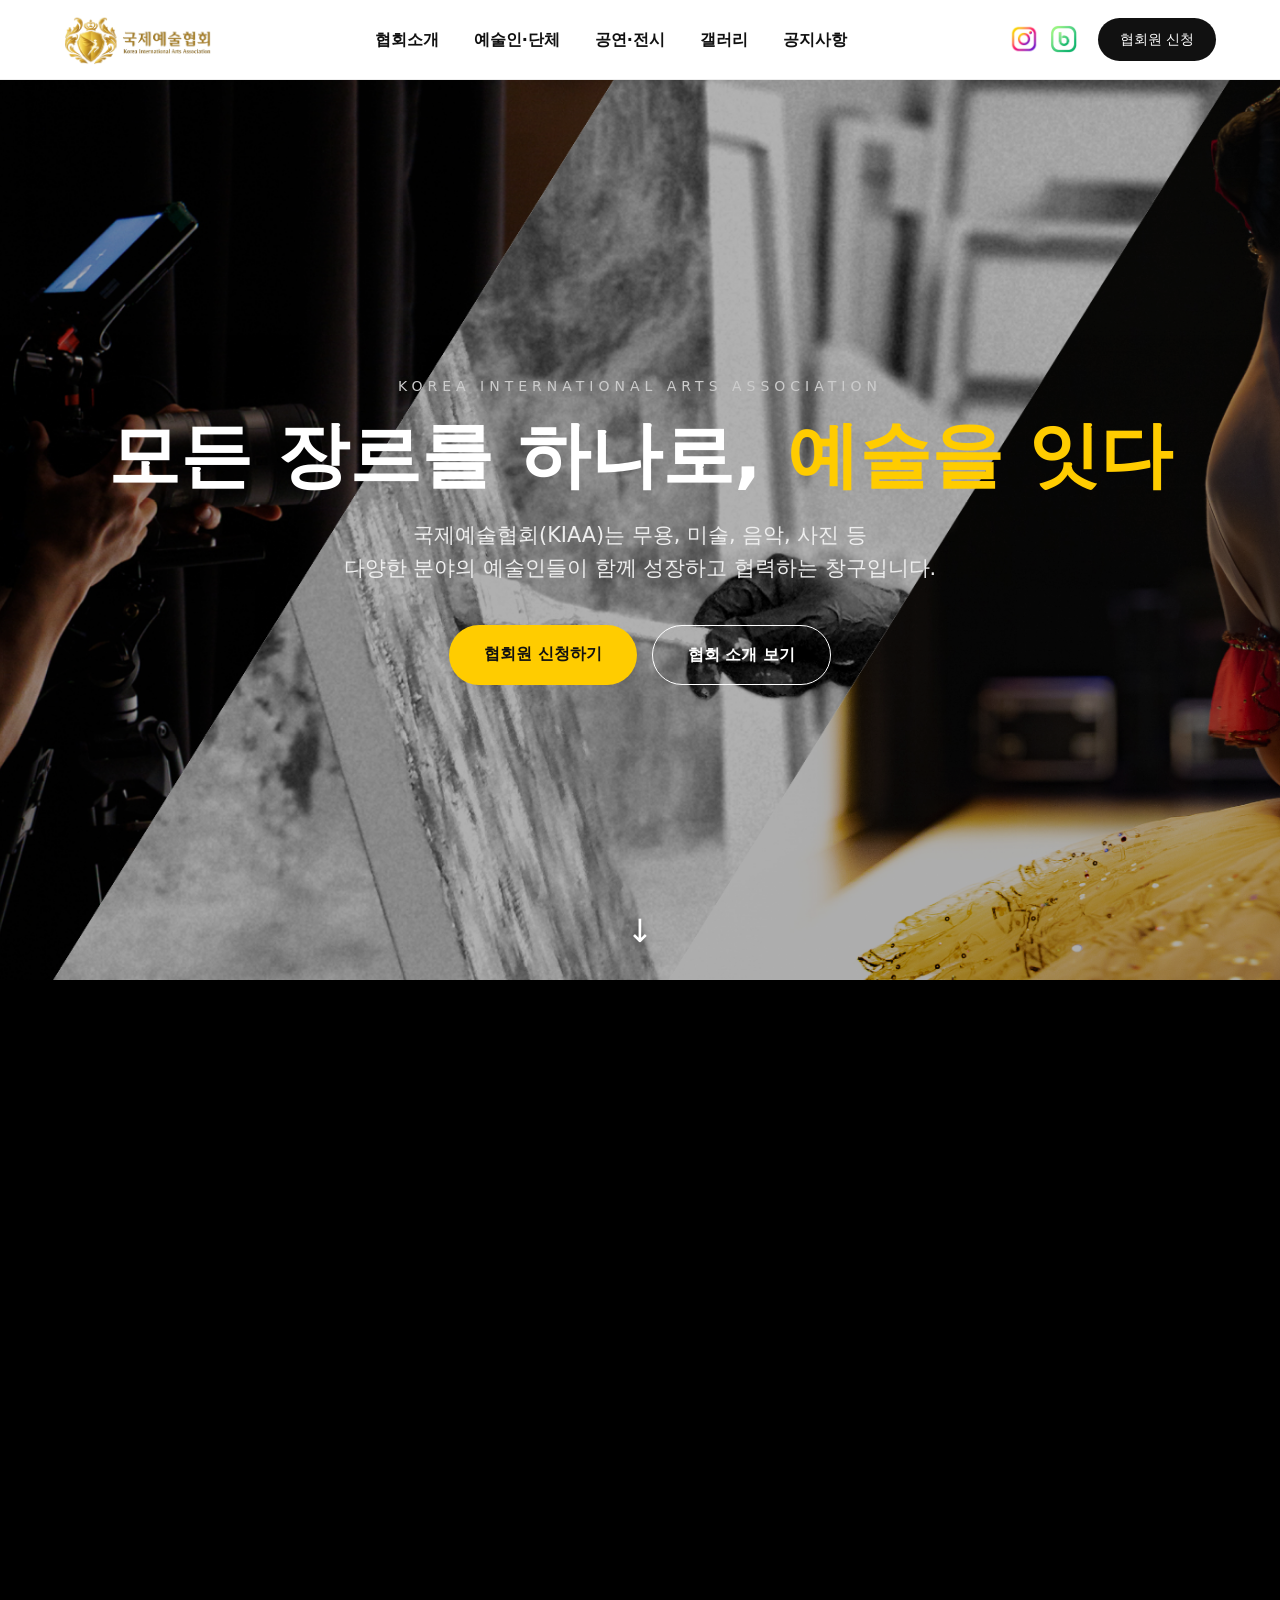
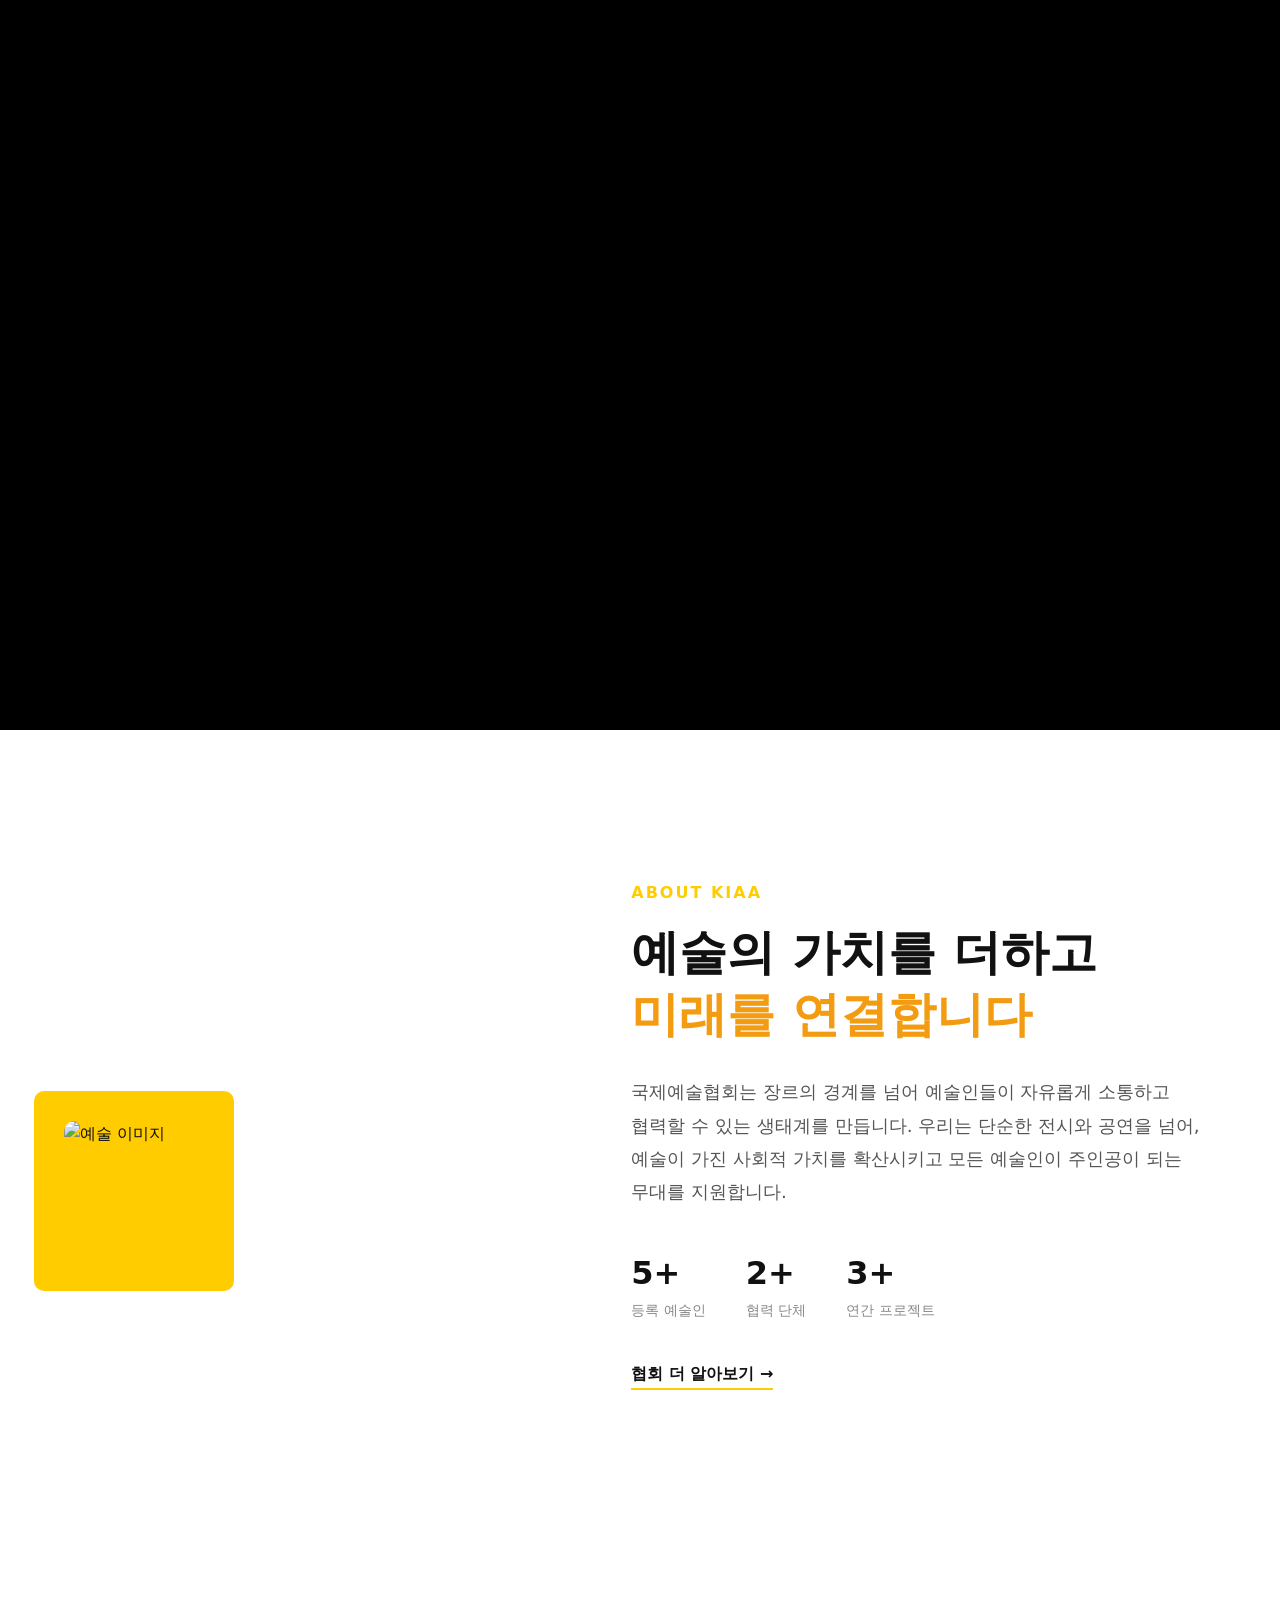
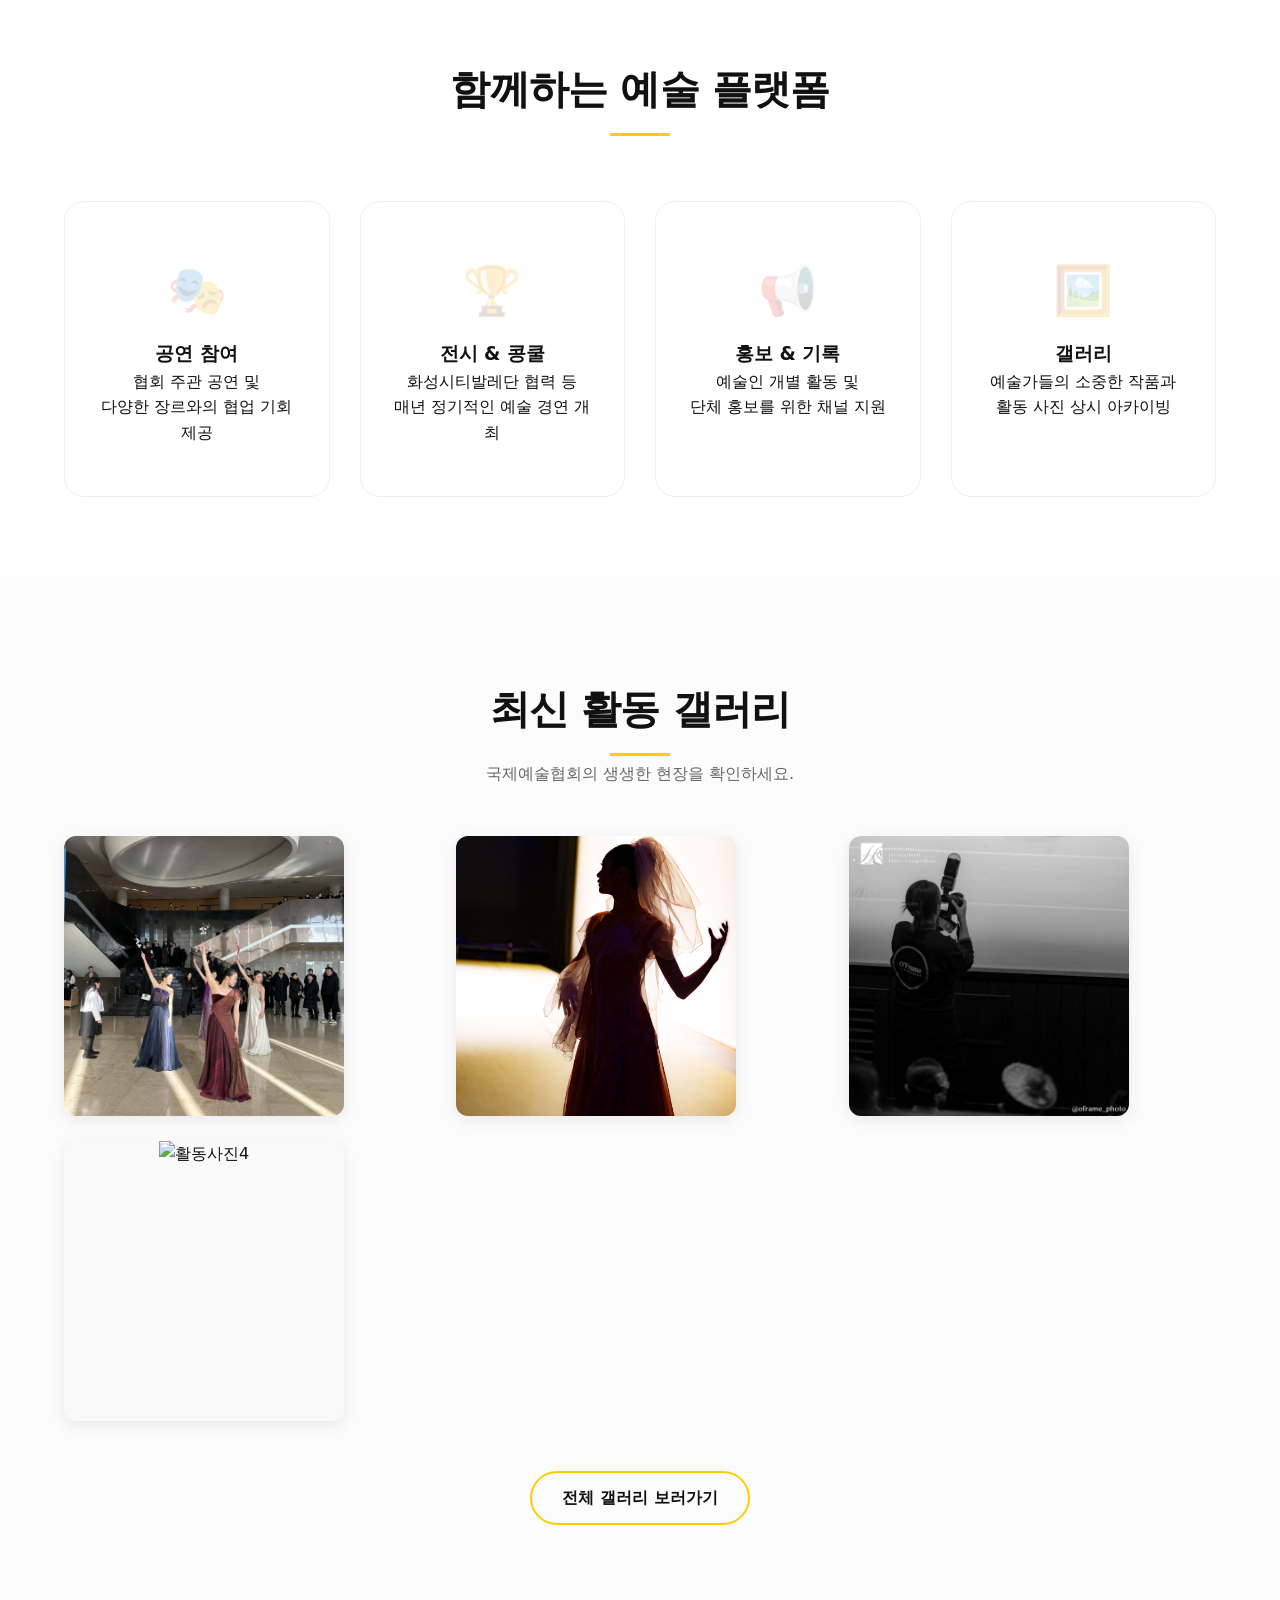
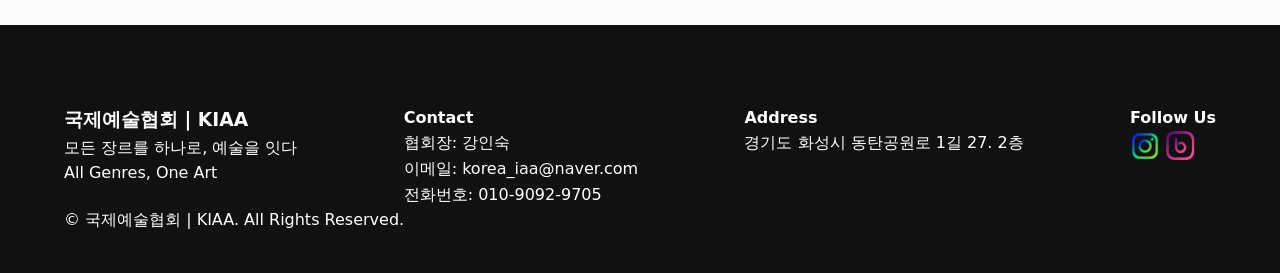
==== index.html @ f00d49c0 "첫업로드" ====
<!DOCTYPE html>
<html lang="ko">
<head>
  <meta charset="UTF-8">
  <meta name="viewport" content="width=device-width, initial-scale=1.0">
  <title>국제예술협회 | 협회소개</title>
  <link rel="stylesheet" href="style.css">
  <link rel="stylesheet" as="style" crossorigin href="https://cdn.jsdelivr.net/gh/orioncactus/pretendard@v1.3.9/dist/web/static/pretendard.css" />
</head>
<body>

<header>
  <div class="header-inner">
    <div class="logo">
      <a href="index.html"><img src="img/국제예술협회로고.png" alt="로고"></a>
    </div>

    <nav class="navbar" id="navbar">
      <ul class="menu">
        <li class="has-submenu">
          <a href="#" class="menu-item">협회소개</a>
          <ul class="submenu">
            <li><a href="about.html">협회소개</a></li>
            <li><a href="greeting.html">인사말</a></li>
            <li><a href="vision.html">비전</a></li>
            <li><a href="organization.html">조직도</a></li>
          </ul>
        </li>
        <li> <a href="artists.html" class="menu-item">예술인·단체</a> </li>
        <li class="menu-item-single"> <a href="events.html" class="menu-item active">공연·전시</a></li>
        <li><a href="gallery.html">갤러리</a></li>
        <li><a href="notice.html">공지사항</a></li>
      </ul>
    </nav>


    <div class="header-right">
      <div class="header-sns">
        <a href="https://www.instagram.com/kiaa.global" target="_blank" title="인스타그램">
        <img src="img/인스타.png" alt="인스타그램">
      </a>
      <a href="https://m.blog.naver.com/korea_iaa" target="_blank" title="네이버 블로그">
        <img src="img/블로그.png" alt="블로그">
      </a>
    </div>
  
    <a href="apply.html" class="apply-btn">협회원 신청</a>
    <div class="menu-toggle" id="ham-button">☰</div>
  </div>
</header>

<section class="hero-container">
  <div class="sticky-wrapper">
    <div class="hero-bg" id="heroBg"></div>
    <div class="hero-overlay" id="heroOverlay"></div>
    
    <div class="hero-content">
      <div class="hero-label">KOREA INTERNATIONAL ARTS ASSOCIATION</div>
      <h1 class="main-title">모든 장르를 하나로, <span class="highlight">예술을 잇다</span></h1>
      <p class="sub-title">
        국제예술협회(KIAA)는 무용, 미술, 음악, 사진 등<br>
        다양한 분야의 예술인들이 함께 성장하고 협력하는 창구입니다.
      </p>
      <div class="hero-btns">
        <a href="apply.html" class="cta-btn primary">협회원 신청하기</a>
        <a href="#section1" class="cta-btn secondary">협회 소개 보기</a>
      </div>
    </div>
    
    <div class="scroll-down">
      <div class="arrow">↓</div>
    </div>
  </div>
</section>

<section id="section1" class="about-overview fade-in">
  <div class="container overflow-inner">
    <div class="about-image">
      <img src="https://images.unsplash.com/photo-1508700115892-45ecd05ae2ad?w=800" alt="예술 이미지">
      <div class="image-deco"></div> </div>

    <div class="about-text-box">
      <span class="sub-label">ABOUT KIAA</span>
      <h2>예술의 가치를 더하고<br><span class="yellow-text">미래를 연결합니다</span></h2>
      <p class="desc">
        국제예술협회는 장르의 경계를 넘어 예술인들이 자유롭게 소통하고 협력할 수 있는 생태계를 만듭니다. 
        우리는 단순한 전시와 공연을 넘어, 예술이 가진 사회적 가치를 확산시키고 
        모든 예술인이 주인공이 되는 무대를 지원합니다.
      </p>
      <div class="stats">
        <div class="stat-item">
          <strong>5+</strong>
          <span>등록 예술인</span>
        </div>
        <div class="stat-item">
          <strong>2+</strong>
          <span>협력 단체</span>
        </div>
        <div class="stat-item">
          <strong>3+</strong>
          <span>연간 프로젝트</span>
        </div>
      </div>
      <a href="about.html" class="learn-more">협회 더 알아보기 →</a>
    </div>
  </div>
</section>

<section class="participation fade-in">
  <div class="container">
    <h2 class="section-title">함께하는 예술 플랫폼</h2>
    <div class="cards">
      <div class="card">
        <div class="card-icon">🎭</div>
        <h3>공연 참여</h3>
        <p>협회 주관 공연 및<br>다양한 장르와의 협업 기회 제공</p>
      </div>
      <div class="card">
        <div class="card-icon">🏆</div>
        <h3>전시 & 콩쿨</h3>
        <p>화성시티발레단 협력 등<br>매년 정기적인 예술 경연 개최</p>
      </div>
      <div class="card">
        <div class="card-icon">📢</div>
        <h3>홍보 & 기록</h3>
        <p>예술인 개별 활동 및<br>단체 홍보를 위한 채널 지원</p>
      </div>
      <div class="card">
        <div class="card-icon">🖼️</div>
        <h3>갤러리</h3>
        <p>예술가들의 소중한 작품과<br>활동 사진 상시 아카이빙</p>
      </div>
    </div>
  </div>
</section>

<section class="home-gallery fade-in">
  <div class="container">
    <div class="gallery-header">
      <h2 class="section-title">최신 활동 갤러리</h2>
      <p>국제예술협회의 생생한 현장을 확인하세요.</p>
    </div>
    
    <div class="gallery-grid">
      <a href="gallery.html" class="gallery-item">
        <img src="img/갤러리.jpg" alt="활동사진1">
        <div class="item-overlay"><span>자세히 보기 +</span></div>
      </a>
      <a href="gallery.html" class="gallery-item">
        <img src="img/갤러리2.jpg" alt="활동사진2">
        <div class="item-overlay"><span>자세히 보기 +</span></div>
      </a>
      <a href="gallery.html" class="gallery-item">
        <img src="img/갤러리3.jpg" alt="활동사진3">
        <div class="item-overlay"><span>자세히 보기 +</span></div>
      </a>
      <a href="gallery.html" class="gallery-item">
        <img src="img/갤러리4.jpg" alt="활동사진4">
        <div class="item-overlay"><span>자세히 보기 +</span></div>
      </a>
    </div>

    <div class="gallery-footer">
      <a href="gallery.html" class="btn-outline">전체 갤러리 보러가기</a>
    </div>
  </div>
</section>

<footer>
  <div class="footer-container">
    <div class="footer-section">
      <h3>국제예술협회 | KIAA</h3>
      <p>모든 장르를 하나로, 예술을 잇다</p>
      <p>All Genres, One Art</p>
    </div>
    <div class="footer-section">
      <h4>Contact</h4>
      <p>협회장: 강인숙</p>
      <p>이메일: korea_iaa@naver.com</p>
      <p>전화번호: 010-9092-9705</p>
    </div>
    <div class="footer-section">
      <h4>Address</h4>
      <p>경기도 화성시 동탄공원로 1길 27. 2층</p>
    </div>
    <div class="footer-section">
      <h4>Follow Us</h4>
      <div class="sns">
        <a href="https://www.instagram.com/kiaa.global" target="_blank"><img src="img/인스타.png" alt="인스타그램"></a>
        <a href="https://m.blog.naver.com/korea_iaa" target="_blank"><img src="img/블로그.png" alt="블로그"></a>
      </div>
    </div>
  </div>
  <div class="footer-bottom">
    <p>© 국제예술협회 | KIAA. All Rights Reserved.</p>
  </div>
</footer>

<script src="script.js"></script>
</body>
</html>
---- style.css ----
/* =========================================
   1. 기본 초기화 (Reset & Base)
   ========================================= */
* {
    margin: 0;
    padding: 0;
    box-sizing: border-box;
}

body {
    font-family: 'Pretendard', -apple-system, BlinkMacSystemFont, system-ui, Roboto, sans-serif;
    color: #111;
    line-height: 1.6;
    background-color: #fff;
    padding-top: 80px; 
    overflow-x: hidden;
}

/* 모든 링크 초기화 (파란색, 밑줄 방지) */
a {
    text-decoration: none !important;
    color: inherit !important;
    transition: 0.3s;
}

/* =========================================
   2. 헤더 & 네비게이션 (Header & Nav)
   ========================================= */
header {
    position: fixed;
    top: 0;
    left: 0;
    width: 100%;
    height: 80px;
    background: rgba(255, 255, 255, 0.98);
    border-bottom: 1px solid #eee;
    z-index: 9999;
}

.header-inner {
    display: flex;
    justify-content: space-between;
    align-items: center;
    padding: 0 5%;
    max-width: 1400px;
    margin: 0 auto;
    height: 100%;
}

.logo img {
    height: 50px;
    width: auto;
    display: block;
}

/* 데스크톱 메뉴 */
.menu {
    display: flex;
    list-style: none;
    gap: 35px;
}

.has-submenu {
    position: relative;
}

.menu > li > a {
    font-weight: 600;
    font-size: 16px;
    padding: 28px 0;
    display: block;
}

.menu > li > a:hover {
    color: #e67e22 !important; /* 노란색 포인트 */
}

/* =========================================
   3. 서브메뉴 (Submenu - Hover & Click)
   ========================================= */
.submenu {
    position: absolute;
    top: 100%;
    left: 50%;
    transform: translateX(-50%) translateY(10px);
    background: white;
    min-width: 180px;
    border: 1px solid #eee;
    box-shadow: 0 8px 25px rgba(0,0,0,0.1);
    list-style: none;
    padding: 10px 0;
    border-radius: 8px;
    display: none;
    z-index: 1000;
}

/* 마우스 올렸을 때 나타남 */
.has-submenu:hover .submenu {
    display: block;
}

/* 클릭했을 때 고정됨 */
.submenu.active {
    display: block !important;
    border-top: 3px solid #ffcc00; /* 노란색 강조선 */
}

.submenu li a {
    padding: 12px 20px;
    font-size: 14px;
    color: #555 !important;
    display: block;
    text-align: center;
}

.submenu li a:hover {
    background-color: #fff9e6; /* 연한 노란색 배경 */
    color: #f39c12 !important; /* 진한 오렌지옐로우 글자 */
}

/* =========================================
   4. 헤더 우측 (버튼 & 햄버거)
   ========================================= */
.header-right {
    display: flex;
    align-items: center;
    gap: 20px;
}

.apply-btn {
    background: #111;
    color: #fff !important;
    padding: 10px 22px;
    border-radius: 30px;
    font-size: 14px;
    font-weight: 500;
}

.apply-btn:hover {
    background: #ffcc00; /* 노란색으로 변경 */
    color: #111 !important; /* 노란 배경엔 검은 글씨가 잘 보임 */
}

.menu-toggle {
    display: none;
    font-size: 30px;
    cursor: pointer;
    color: #333;
    user-select: none;
}

/* 헤더 우측 SNS 영역 스타일 */
.header-right {
    display: flex;
    align-items: center;
    gap: 15px; /* SNS 영역과 신청 버튼 사이의 간격 */
}

.header-sns {
    display: flex;
    align-items: center;
    gap: 12px; /* 아이콘끼리의 간격 */
    margin-right: 5px; /* 버튼과의 여유 공간 */
}

.header-sns a {
    display: block;
    width: 28px; /* 아이콘 크기 조절 (적절하게 조절하세요) */
    height: 28px;
    transition: transform 0.3s ease, opacity 0.3s ease;
}

.header-sns img {
    width: 100%;
    height: 100%;
    object-fit: contain;
    /* 만약 아이콘이 검정색이라 안 보인다면 아래 filter를 주석 해제하세요 */
    /* filter: brightness(0) saturate(100%) invert(80%) sepia(50%) saturate(1000%) hue-rotate(10deg); */
}

.header-sns a:hover {
    transform: translateY(-3px); /* 마우스 올리면 살짝 위로 이동 */
    opacity: 0.7;
}

/* 모바일 화면에서 SNS 아이콘 숨기기 (선택사항) */
/* 모바일 메뉴가 너무 복잡해 보인다면 주석을 해제해 숨길 수 있습니다. */
/* @media (max-width: 768px) {
    .header-sns {
        display: none;
    }
} 
*/

/* =========================================
   5. 메인 콘텐츠 (Scroll Interaction Hero)
   ========================================= */
.hero-container {
    height: 250vh; /* 스크롤 길이를 충분히 줌으로써 효과를 조절함 */
    position: relative;
    background-color: #000; /* 블러 처리될 때 뒤에 보일 배경색 */
}

.sticky-wrapper {
    position: sticky;
    top: 0;
    height: 100vh;
    width: 100%;
    overflow: hidden;
    display: flex;
    justify-content: center;
    align-items: center;
}

.hero-bg {
    position: absolute;
    top: 0; left: 0; width: 100%; height: 100%;
    background: url('img/메인사진.png') center/cover no-repeat;
    z-index: -2;
    transform: scale(1.1); /* 블러 시 가장자리 하얀 선 방지 */
    will-change: filter, transform;
}

.hero-overlay {
    position: absolute;
    top: 0; left: 0; width: 100%; height: 100%;
    background: rgba(0, 0, 0, 0.3); /* 초기 밝기 설정 */
    z-index: -1;
    transition: background 0.2s ease;
}

.hero-content {
    text-align: center;
    color: #fff;
    z-index: 10;
    opacity: 0; /* 처음엔 투명하게 숨김 */
    visibility: hidden;
    transform: translateY(40px);
    transition: all 0.8s cubic-bezier(0.22, 1, 0.36, 1);
}

/* 스크롤 감지 시 JavaScript로 추가할 클래스 */
.hero-content.visible {
    opacity: 1;
    visibility: visible;
    transform: translateY(0);
}

.hero-label {
    font-size: 14px;
    letter-spacing: 5px;
    color: #ccc;
    margin-bottom: 15px;
}

.main-title {
    font-size: 4.5rem; /* 크기를 더 키워 웅장하게 */
    font-weight: 800;
    line-height: 1.2;
    margin-bottom: 20px;
}

.main-title .highlight {
    color: #ffcc00; /* 포인트 노란색 */
}

.sub-title {
    font-size: 1.3rem;
    color: #eee;
    margin-bottom: 40px;
    font-weight: 300;
}

/* 버튼 스타일 */
.hero-btns {
    display: flex;
    gap: 15px;
    justify-content: center;
}

.cta-btn {
    padding: 16px 35px;
    border-radius: 50px;
    font-weight: 600;
    font-size: 16px;
    transition: 0.3s;
}

.cta-btn.primary {
    background: #ffcc00;
    color: #111 !important;
}

.cta-btn.primary:hover {
    background: #e6b800;
    transform: translateY(-3px);
}

.cta-btn.secondary {
    background: transparent;
    border: 1px solid #fff;
    color: #fff !important;
}

.cta-btn.secondary:hover {
    background: #fff;
    color: #111 !important;
}

/* 스크롤 안내 화살표 */
.scroll-down {
    position: absolute;
    bottom: 30px;      /* 바닥에서 30px 띄움 */
    left: 50%;         /* 왼쪽에서 50% 지점 */
    transform: translateX(-50%); /* 정확한 중앙 정렬을 위해 자신의 너비 절반만큼 왼쪽으로 이동 */
    color: #fff;
    text-align: center;
    z-index: 15;       /* 다른 요소보다 위에 보이게 */
    cursor: pointer;
    text-shadow: 0 2px 10px rgba(0,0,0,0.5); /* 어두운 배경/밝은 배경 모두 잘 보이게 그림자 추가 */
    transition: opacity 0.5s ease;
}

/* 스크롤을 어느 정도 내리면 화살표가 서서히 사라지게 하고 싶을 때 JS와 연동 (선택사항) */
.scroll-down.fade-out {
    opacity: 0;
    pointer-events: none;
}

.scroll-text {
    display: block;
    font-size: 11px;
    letter-spacing: 4px;
    margin-bottom: 10px;
    font-weight: 300;
    opacity: 0.8;
}

.arrow {
    font-size: 32px;    /* 화살표 크기를 살짝 키움 */
    line-height: 1;
    display: inline-block;
    animation: bounce-arrow 2s infinite; /* 애니메이션 이름 변경 (중복 방지) */
}

/* 위아래로 부드럽게 움직이는 애니메이션 */
@keyframes bounce-arrow {
    0%, 20%, 50%, 80%, 100% { transform: translateY(0); }
    40% { transform: translateY(-10px); }
    60% { transform: translateY(-5px); }
}
/* =========================================
   6. 섹션 공통 스타일 (Participation & About)
   ========================================= */

.about-overview {
    padding: 150px 5%;
    background-color: #fff;
}

.overflow-inner {
    display: flex;
    align-items: center;
    gap: 80px;
    max-width: 1300px;
    margin: 0 auto;
}

.about-image { flex: 1; position: relative; }
.about-image img { width: 100%; height: 500px; object-fit: cover; border-radius: 10px; position: relative; z-index: 2; }
.image-deco { position: absolute; top: -30px; left: -30px; width: 200px; height: 200px; background-color: #ffcc00; z-index: 1; border-radius: 10px; }
.about-text-box { flex: 1.2; }
.sub-label { color: #ffcc00; font-weight: 700; letter-spacing: 2px; display: block; margin-bottom: 15px; }
.about-text-box h2 { font-size: 3rem; line-height: 1.3; margin-bottom: 30px; color: #111; }
.yellow-text { color: #f39c12; }
.desc { font-size: 1.15rem; color: #555; margin-bottom: 40px; line-height: 1.8; word-break: keep-all; }
.stats { display: flex; gap: 40px; margin-bottom: 40px; }
.stat-item { display: flex; flex-direction: column; }
.stat-item strong { font-size: 2rem; color: #111; }
.stat-item span { font-size: 14px; color: #888; }
.learn-more { font-weight: 600; color: #111 !important; border-bottom: 2px solid #ffcc00; padding-bottom: 5px; transition: 0.3s; }
.learn-more:hover { color: #f39c12 !important; border-color: #f39c12; }

@media (max-width: 1024px) {
    .overflow-inner { flex-direction: column; gap: 50px; }
    .about-text-box h2 { font-size: 2.2rem; }
    .image-deco { display: none; }
}

/* 1. 상단 헤더 섹션 (갤러리/공지사항 공통) */
.participation, .page-header {
    padding: 120px 5% 80px;
    background-color: #ffffff;
    text-align: center;
}

/* 2. 섹션 타이틀 (중앙 정렬 및 포인트 선) */
.section-title {
    font-size: 2.5rem;
    font-weight: 700;
    margin-bottom: 60px; /* 서브타이틀과의 간격 */
    position: relative;
    display: inline-block;
    color: #111;
    letter-spacing: -0.02em;
}

/* 타이틀 하단 노란색 포인트 바 */
.section-title::after {
    content: '';
    position: absolute;
    bottom: -15px; /* 글자 바로 아래 위치 */
    left: 50%;
    transform: translateX(-50%);
    width: 60px;
    height: 3px;
    background-color: #ffcc00; /* 확인된 노란색 포인트 */
}

/* 3. 섹션 서브타이틀 (공지사항 설명글 등) */
.section-subtitle {
    font-size: 1.15rem;
    color: #666;
    margin-top: -30px; /* 타이틀 margin-bottom 조절 */
    margin-bottom: 40px;
    line-height: 1.6;
    word-break: keep-all; /* 한글 줄바꿈 최적화 */
}

/* 4. 모바일 대응 (화면이 작아질 때) */
@media (max-width: 768px) {
    .participation, .page-header {
        padding: 80px 5% 50px;
    }
    .section-title {
        font-size: 2rem;
        margin-bottom: 45px;
    }
    .section-subtitle {
        font-size: 1rem;
        margin-top: -25px;
    }
}

.cards {
    display: grid;
    grid-template-columns: repeat(auto-fit, minmax(250px, 1fr));
    gap: 30px;
    margin-top: 20px;
    max-width: 1200px;
    margin-left: auto;
    margin-right: auto;
}

.card {
    background: #fff;
    padding: 50px 30px;
    border: 1px solid #f0f0f0;
    border-radius: 20px;
    transition: all 0.4s ease;
}

.card:hover {
    transform: translateY(-15px);
    box-shadow: 0 20px 40px rgba(0,0,0,0.08);
    border-color: #ffcc00; /* 테두리 노란색 */
}

.card-icon {
    font-size: 40px;
    margin-bottom: 25px;
    display: block;
}

/* =========================================
   7. 반응형 설정 (Mobile / Tablet)
   ========================================= */
@media (max-width: 1024px) {
    .menu-toggle {
        display: block;
    }

    .navbar {
        display: none;
        position: absolute;
        top: 80px;
        left: 0;
        width: 100%;
        background: white;
        border-bottom: 1px solid #eee;
        padding-bottom: 20px;
    }

    .navbar.open {
        display: block !important;
    }

    .menu {
        flex-direction: column;
        gap: 0;
    }

    .menu > li > a {
        padding: 15px 5%;
        border-bottom: 1px solid #f5f5f5;
    }

    .submenu {
        position: static;
        transform: none;
        width: 100%;
        box-shadow: none;
        background: #fffdf5; /* 모바일 서브메뉴 연한 노랑 */
        border: none;
        display: none;
    }
    
    .submenu.active {
        display: block !important;
    }
}

/* =========================================
   8. 애니메이션 & 푸터 (Footer)
   ========================================= */
.reveal {
    opacity: 0;
    transform: translateY(30px);
    transition: 1.2s ease-out;
}

.reveal.active {
    opacity: 1;
    transform: translateY(0);
}

.delay-1 { transition-delay: 0.2s; }
.delay-2 { transition-delay: 0.4s; }
.delay-3 { transition-delay: 0.6s; }

footer {
    background: #111;
    color: #fff;
    padding: 80px 5% 40px;
}

.footer-container {
    display: flex;
    justify-content: space-between;
    flex-wrap: wrap;
    gap: 50px;
    max-width: 1400px;
    margin: 0 auto;
}

.sns img {
    width: 30px;
    filter: invert(1);
}

.sns img:hover {
    filter: invert(0.8) sepia(1) saturate(5) hue-rotate(10deg); /* 호버 시 노란빛 느낌 */
}

/* --- 메인화면 최신 갤러리 섹션 --- */
.home-gallery {
    padding: 100px 5%;
    background-color: #fcfcfc;
    text-align: center;
}

.gallery-header {
    margin-bottom: 50px;
}

.gallery-header p {
    color: #666;
    margin-top: -40px; /* 제목 선과의 간격 조정 */
    margin-bottom: 20px;
}

.gallery-grid {
    display: grid;
    grid-template-columns: repeat(4, 1fr); /* 기본 4개 나란히 */
    gap: 15px;
    max-width: 1400px;
    margin: 0 auto;
}

.gallery-item {
    position: relative;
    display: block;
    aspect-ratio: 1 / 1; /* 사진을 정사각형으로 통일 */
    overflow: hidden;
    border-radius: 8px;
    background-color: #eee;
}

.gallery-item img {
    width: 100%;
    height: 100%;
    object-fit: cover;
    transition: transform 0.5s ease;
}

/* 마우스 올렸을 때 효과 */
.item-overlay {
    position: absolute;
    top: 0; left: 0; width: 100%; height: 100%;
    background: rgba(255, 204, 0, 0.85); /* 협회 포인트 노란색 */
    display: flex;
    justify-content: center;
    align-items: center;
    opacity: 0;
    transition: opacity 0.3s ease;
}

.item-overlay span {
    color: #111;
    font-weight: 700;
    font-size: 1.1rem;
}

.gallery-item:hover img {
    transform: scale(1.1); /* 사진 확대 */
}

.gallery-item:hover .item-overlay {
    opacity: 1; /* 노란색 오버레이 나타남 */
}

/* 하단 버튼 */
.gallery-footer {
    margin-top: 50px;
}

.btn-outline {
    display: inline-block;
    padding: 12px 30px;
    border: 2px solid #ffcc00;
    color: #111 !important;
    font-weight: 600;
    border-radius: 50px;
    transition: 0.3s;
}

.btn-outline:hover {
    background-color: #ffcc00;
    color: #fff !important;
}

/* 반응형 (모바일) */
@media (max-width: 1024px) {
    .gallery-grid {
        grid-template-columns: repeat(2, 1fr); /* 테블릿에선 2개씩 */
    }
}

@media (max-width: 600px) {
    .gallery-grid {
        grid-template-columns: 1fr; /* 모바일에선 1개씩 */
    }
}


/* --- About Page 전용 스타일 (정리본) --- */
/* 1. 최상단 히어로 섹션 */
.about-hero {
    width: 100%;
    height: 500px; 
    margin-top: 0 !important;
    /* padding-top: 100px; 를 삭제하거나 60px 정도로 줄입니다. */
    padding-top: 60px; 
    background: linear-gradient(rgba(0, 0, 0, 0.6), rgba(0, 0, 0, 0.6)), 
                url('https://images.unsplash.com/photo-1460661419201-fd4cecdf8a8b?w=1600') center/cover no-repeat;
    background-attachment: fixed;
    
    display: flex; 
    flex-direction: column;
    align-items: center;      /* 가로 중앙 */
    justify-content: center;   /* 수직 중앙 (가장 중요) */
    text-align: center;
    position: relative;
    z-index: 1;
}

.about-hero .sub-label, 
.about-hero .reveal,
.about-hero h1 {
    color: #ffffff !important;
    opacity: 1 !important;
    visibility: visible !important;
    transform: none !important;
    position: relative;
    z-index: 10;
}

.about-hero .sub-label {
    font-size: 16px;
    letter-spacing: 5px;
    color: #ffcc00 !important;
    margin-bottom: 10px;
    font-weight: 700;
}

.about-hero h1 {
    font-size: 3.5rem;
    font-weight: 800;
    text-shadow: 0 4px 20px rgba(0,0,0,0.5);
}

/* 2. 도입부 (이미지+텍스트 좌우 배치) */
.about-intro { padding: 100px 5%; background: #fff; }

.intro-flex {
    display: flex;
    align-items: center;
    justify-content: center;
    gap: 60px;
    max-width: 1200px;
    margin: 0 auto;
}

.intro-image { flex: 1; }
.intro-image img {
    width: 100%;
    height: auto;
    max-height: 550px;
    object-fit: cover;
    border-radius: 15px;
    display: block;
}

.intro-text { flex: 1.2; text-align: left; }
.intro-text h2 {
    font-size: 2.5rem;
    line-height: 1.3;
    margin-bottom: 25px;
    font-weight: 800;
    color: #111;
}

.intro-text p {
    font-size: 1.1rem;
    line-height: 1.8;
    color: #444;
    word-break: keep-all;
}

/* 3. 활동 섹션 (무엇을 하나요?) */
.about-activities { padding: 100px 5%; background: #f9f9f9; text-align: center; }
.section-header h2 { 
    font-size: 2.5rem; 
    font-weight: 700;
    margin-bottom: 15px;
    color: #111;
}

.activity-grid { 
    display: grid; 
    grid-template-columns: repeat(3, 1fr); 
    gap: 30px; 
    max-width: 1200px; 
    margin: 50px auto 0; 
}

.activity-card { 
    background: #fff; 
    padding: 50px 30px; 
    border-radius: 20px; 
    transition: 0.4s ease; 
    box-shadow: 0 10px 30px rgba(0,0,0,0.05);
}

.activity-card:hover { transform: translateY(-10px); box-shadow: 0 15px 40px rgba(0,0,0,0.1); }
.activity-card .icon { font-size: 45px; margin-bottom: 25px; display: block; }
.activity-card h3 { font-size: 1.4rem; margin-bottom: 15px; color: #111; font-weight: 700; }
.activity-card p { color: #666; line-height: 1.7; font-size: 1rem; }

/* 4. 가입 안내 (단순한 참여를 넘어) */
.about-join { padding: 120px 5%; text-align: center; background: #fff; }
.about-join h2 { font-size: 2.5rem; font-weight: 700; margin-bottom: 20px; }
.about-join p { 
    font-size: 1.2rem;
    color: #555; 
    margin-bottom: 45px; 
    max-width: 700px;
    margin-left: auto; margin-right: auto;
    word-break: keep-all;
}

.apply-link { 
    font-weight: 800; 
    color: #111 !important; 
    border-bottom: 4px solid #ffcc00; 
    padding-bottom: 8px; 
    font-size: 1.3rem;
    transition: 0.3s;
}

.apply-link:hover { color: #f39c12 !important; border-color: #f39c12; }

/* --- [통합] 반응형 스타일 --- */
@media (max-width: 1024px) {
    .intro-flex { flex-direction: column; text-align: center; gap: 40px; }
    .intro-text { text-align: center; }
    .activity-grid { grid-template-columns: repeat(2, 1fr); }
    .about-hero h1 { font-size: 2.8rem; }
}

@media (max-width: 768px) {
    .activity-grid { grid-template-columns: 1fr; }
    .header-sns { display: none; }
    .about-hero { height: 350px; }
    .about-hero h1 { font-size: 2.2rem; }
    .section-header h2, .about-join h2 { font-size: 2rem; }
}


/* --- Greeting Page (인사말) 전용 스타일 --- */
.greeting-section {
    padding: 120px 5%;
    background-color: #fff;
}

.greeting-flex {
    display: flex;
    align-items: flex-start; /* 사진과 텍스트 상단 맞춤 */
    justify-content: center;
    gap: 80px;
    max-width: 1200px;
    margin: 0 auto;
}

/* 1. 인사말 이미지 영역 */
.greeting-image {
    flex: 1;
    position: relative;
}

.greeting-image img {
    width: 100%;
    height: auto;
    border-radius: 5px; /* 인사말은 너무 둥근 것보다 직선적인 게 신뢰감을 줌 */
    filter: grayscale(20%); /* 약간의 차분한 느낌 */
    box-shadow: 30px 30px 0px #ffcc00; /* 뒤에 노란색 포인트 박스 */
}

/* 2. 인사말 텍스트 영역 */
.greeting-text {
    flex: 1.5;
}

.greeting-text .sub-title {
    font-size: 1.1rem;
    color: #f39c12;
    font-weight: 700;
    margin-bottom: 10px;
    display: block;
}

.greeting-text h2 {
    font-size: 2.8rem;
    line-height: 1.3;
    color: #111;
    margin-bottom: 40px;
    font-weight: 800;
}

.greeting-content {
    font-size: 1.15rem;
    line-height: 2;
    color: #444;
}

.greeting-content p {
    margin-bottom: 25px;
    word-break: keep-all;
}

/* 3. 서명 영역 */
.greeting-signature {
    margin-top: 50px;
    padding-top: 30px;
    border-top: 1px solid #eee;
    text-align: right;
}

.greeting-signature h4 {
    font-size: 1.2rem;
    color: #111;
}

.greeting-signature span {
    font-size: 1.5rem;
    font-weight: 800;
    margin-left: 10px;
}

/* 반응형 처리 */
@media (max-width: 1024px) {
    .greeting-flex {
        flex-direction: column;
        align-items: center;
        gap: 60px;
    }
    .greeting-image {
        max-width: 500px;
    }
    .greeting-image img {
        box-shadow: 15px 15px 0px #ffcc00; /* 모바일은 그림자 축소 */
    }
    .greeting-text h2 {
        font-size: 2.2rem;
        text-align: center;
    }
}

/* --- Vision Page (비전 및 가치) 전용 스타일 --- */

.vision-section {
    padding: 120px 5%;
    background-color: #fff;
    text-align: center;
}

/* 1. 상단 미션 선언문 */
.vision-header {
    max-width: 900px;
    margin: 0 auto 80px;
}

.vision-header .sub-label {
    font-size: 15px;
    letter-spacing: 5px;
    color: #f39c12;
    font-weight: 700;
    text-transform: uppercase;
    display: block;
    margin-bottom: 20px;
}

.vision-header h2 {
    font-size: 3rem;
    font-weight: 800;
    line-height: 1.3;
    color: #111;
    word-break: keep-all;
}

/* 2. 3대 핵심 가치 (3-Card Layout) */
.value-grid {
    display: flex;
    justify-content: center;
    gap: 30px;
    max-width: 1200px;
    margin: 0 auto;
}

.value-card {
    flex: 1;
    padding: 60px 40px;
    background: #f9f9f9;
    border-radius: 20px;
    transition: 0.4s ease;
    border: 1px solid #eee;
}

.value-card:hover {
    background: #fff;
    transform: translateY(-15px);
    box-shadow: 0 20px 40px rgba(0,0,0,0.08);
    border-color: #ffcc00;
}

.value-card .num {
    font-size: 1.2rem;
    font-weight: 900;
    color: #ffcc00;
    display: block;
    margin-bottom: 20px;
}

.value-card h3 {
    font-size: 1.6rem;
    margin-bottom: 20px;
    color: #111;
}

.value-card p {
    font-size: 1.05rem;
    line-height: 1.7;
    color: #666;
    word-break: keep-all;
}

/* 3. 하단 비전 슬로건 (강조 박스) */
.vision-footer {
    margin-top: 100px;
    padding: 80px 40px;
    background: #111;
    border-radius: 30px;
    color: #fff;
    max-width: 1200px;
    margin-left: auto;
    margin-right: auto;
}

.vision-footer h4 {
    font-size: 2.2rem;
    font-weight: 700;
    line-height: 1.4;
}

.vision-footer h4 span {
    color: #ffcc00;
}

/* 반응형 모바일 */
@media (max-width: 1024px) {
    .value-grid { flex-direction: column; align-items: center; }
    .value-card { width: 100%; max-width: 500px; }
    .vision-header h2 { font-size: 2.2rem; }
    .vision-footer h4 { font-size: 1.6rem; }
}



/* --- Organization Page (독립형 버전) --- */
/* 히어로 섹션: about-hero의 간섭을 피하기 위해 완전히 새로 정의 */
.org-hero-full {
    width: 100%;
    height: 400px;
    background: linear-gradient(rgba(0, 0, 0, 0.7), rgba(0, 0, 0, 0.7)), 
                url('https://images.unsplash.com/photo-1497366216548-37526070297c?w=1600') center/cover no-repeat !important;
    display: flex !important;
    align-items: center;
    justify-content: center;
    text-align: center;
    /* 애니메이션 강제 제거 */
    opacity: 1 !important;
    visibility: visible !important;
    transform: none !important;
    transition: none !important;
}

.org-hero-full .sub-label {
    display: block;
    font-size: 14px;
    letter-spacing: 6px;
    color: #ffcc00 !important;
    font-weight: 700;
    margin-bottom: 10px;
}

.org-hero-full h1 {
    font-size: 3.5rem;
    font-weight: 800;
    color: #fff !important;
    margin: 10px 0;
}

.org-hero-full .hero-desc {
    font-size: 1.1rem;
    color: rgba(255, 255, 255, 0.8);
}

/* 조직도 본문 섹션 */
.org-section {
    padding: 80px 5%;
    background-color: #fff;
    text-align: center;
    opacity: 1 !important;
    visibility: visible !important;
}

.org-wrapper {
    max-width: 1000px;
    margin: 0 auto;
    display: flex;
    flex-direction: column;
    align-items: center;
    gap: 50px;
}

.org-row { display: flex; justify-content: center; gap: 30px; width: 100%; }

.org-card {
    background: #fff;
    border: 1px solid #ddd;
    padding: 25px 35px;
    border-radius: 12px;
    min-width: 200px;
    box-shadow: 0 4px 10px rgba(0,0,0,0.03);
    /* 애니메이션 절대 금지 */
    transition: none !important;
    transform: none !important;
}

.org-card .rank { font-size: 13px; color: #f39c12; font-weight: 700; display: block; margin-bottom: 8px; }
.org-card .name { font-size: 1.15rem; color: #111; font-weight: 800; }

.org-card.top { background: #111; border: none; }
.org-card.top .rank { color: #ffcc00; }
.org-card.top .name { color: #fff; }

.org-footer-groups {
    display: grid;
    grid-template-columns: repeat(3, 1fr);
    gap: 20px;
    width: 100%;
    margin-top: 30px;
}

.group-box {
    background: #f9f9f9;
    padding: 30px 20px;
    border-radius: 15px;
    border: 1px dashed #ccc;
    opacity: 1 !important;
}

@media (max-width: 768px) {
    .org-row { flex-direction: column; align-items: center; }
    .org-footer-groups { grid-template-columns: 1fr; }
    .org-hero-full { height: 300px; }
    .org-hero-full h1 { font-size: 2.5rem; }
}



/* --- Member List & Modal 통합 스타일 --- */
.member-list-section { padding: 100px 5%; background: #fcfcfc; }
.container { max-width: 1200px; margin: 0 auto; }

/* 1. 필터 및 검색 레이아웃 보완 */
.list-controls {
    display: flex;
    justify-content: space-between;
    align-items: center;
    margin-bottom: 60px;
    gap: 30px;
}

.filter-tabs { display: flex; gap: 12px; flex-wrap: wrap; }
.filter-btn {
    padding: 12px 28px;
    border: 1px solid #eee;
    background: #fff;
    border-radius: 50px; /* 더 둥글게 */
    cursor: pointer;
    font-weight: 600;
    font-size: 0.95rem;
    transition: all 0.3s ease;
    box-shadow: 0 2px 5px rgba(0,0,0,0.02);
}

.filter-btn.active, .filter-btn:hover {
    background: #111;
    color: #ffcc00;
    border-color: #111;
    transform: translateY(-2px);
}

.search-box { position: relative; display: flex; align-items: center; }
.search-box input {
    padding: 14px 25px;
    padding-right: 50px;
    border: 1px solid #eee;
    border-radius: 50px;
    width: 300px;
    font-size: 0.95rem;
    transition: 0.3s;
    outline: none;
}
.search-box input:focus { border-color: #ffcc00; box-shadow: 0 0 0 3px rgba(255, 204, 0, 0.1); }
.search-box button {
    position: absolute;
    right: 15px;
    background: none;
    border: none;
    cursor: pointer;
    font-size: 1.1rem;
}

/* 2. 카드 그리드 디자인 보완 */
.member-grid {
    display: grid;
    grid-template-columns: repeat(auto-fill, minmax(300px, 1fr));
    gap: 35px;
}

.member-card {
    background: #fff;
    border: 1px solid #f0f0f0;
    border-radius: 20px;
    overflow: hidden;
    cursor: pointer;
    transition: all 0.4s cubic-bezier(0.165, 0.84, 0.44, 1);
}

.member-card:hover { 
    transform: translateY(-12px); 
    box-shadow: 0 20px 40px rgba(0,0,0,0.08);
    border-color: #ffcc00;
}

.member-img {
    height: 240px; /* 높이 약간 조절 */
    background-color: #f5f5f5;
    background-size: cover;
    background-position: center;
    border-bottom: 1px solid #f9f9f9;
}

.member-info { padding: 30px; text-align: left; }
.member-info .cate { 
    display: inline-block;
    font-size: 11px; font-weight: 800; color: #f39c12; 
    background: #fff9f0; padding: 5px 12px; border-radius: 6px;
    letter-spacing: 0.5px;
}
/* 예술인일 때 색상 구분 */
.member-info .cate.group { color: #2ecc71; background: #f0fff4; }

.member-info h3 { font-size: 1.4rem; margin: 15px 0 8px; color: #111; font-weight: 800; }
.member-info .field { color: #888; font-size: 1rem; }

/* 1. 모달 전체 배경 및 컨테이너 */
.modal {
    display: none; 
    position: fixed;
    z-index: 99999;
    left: 0; top: 0;
    width: 100%; height: 100%;
    background-color: rgba(0, 0, 0, 0.85);
    backdrop-filter: blur(8px);
    overflow-y: auto;
}

.modal-content {
    background: #fff;
    margin: 40px auto;
    width: 95%;
    max-width: 1000px; /* 너비를 조금 넓혀서 시원하게 배치 */
    border-radius: 20px;
    position: relative;
    padding: 0;
    box-shadow: 0 30px 60px rgba(0,0,0,0.4);
    overflow: hidden;
}

.close-modal {
    position: absolute;
    right: 25px; top: 20px;
    font-size: 30px;
    cursor: pointer;
    color: #111;
    z-index: 100;
    transition: 0.2s;
}
.close-modal:hover { color: #ffcc00; }

/* 2. 레이아웃: 이미지(좌) / 정보(우) 분할 */
.modal-body {
    display: flex !important;
    flex-direction: row !important;
    align-items: stretch !important;
}

/* 왼쪽 이미지 영역 */
.modal-img-wrapper {
    flex: 0 0 400px !important; /* 너비 고정 */
    background: #f9f9f9;
    padding: 30px !important;
    display: flex;
    flex-direction: column;
    gap: 15px;
}

.modal-img {
    width: 100% !important;
    height: 350px !important;
    background-size: contain !important; /* 이미지 안잘리게 */
    background-repeat: no-repeat;
    background-position: center;
    background-color: #fff;
    border: 1px solid #eee;
    border-radius: 12px;
}

.sub-images {
    display: flex !important; 
    gap: 10px !important; /* 사진 사이 간격도 살짝 넓힙니다 */
    height: 120px !important; /* ⭐ 기존 80px에서 110px로 확대 */
    margin-top: 12px !important; /* 위쪽 마진도 살짝 조정 */
}

.sub-img {
    flex: 1;
    height: 100% !important;
    background-size: cover;
    background-position: center;
    background-color: #eee;
    border-radius: 8px;
    border: 1px solid #eee;
}

/* 3. 오른쪽 정보 영역 (위로 밀착 버전) */
.modal-info-details {
    flex: 1 !important;
    padding: 40px 45px !important;
    display: flex !important;
    flex-direction: column !important;
    justify-content: flex-start !important; /* 아래로 벌어짐 방지 */
    gap: 0 !important;
}

/* 제목 및 헤더 영역 */
.info-header { margin-bottom: 15px !important; }
.title-wrap { display: flex; align-items: center; gap: 15px; margin-bottom: 10px; }
.title-wrap h2 { font-size: 2.2rem; font-weight: 800; color: #111; margin: 0; }

.modal-cate {
    background: #ffcc00; color: #111;
    padding: 4px 12px; border-radius: 4px;
    font-size: 12px; font-weight: 800;
}

.intro-text {
    font-size: 1rem; line-height: 1.6; color: #666;
    margin: 0 0 15px 0 !important;
}

.modal-divider { width: 100%; height: 1px; background: #eee; margin-bottom: 20px; }

/* 섹션 공통 스타일 */
.info-section {
    margin-top: 20px !important;
    margin-bottom: 0 !important;
}

.info-section h4 {
    font-size: 1rem; font-weight: 700; color: #111;
    margin-bottom: 10px !important;
    display: flex; align-items: center;
}
.info-section h4::before {
    content: ''; display: inline-block; width: 3px; height: 14px; background: #ffcc00; margin-right: 8px;
}

/* 기본정보 리스트 밀착 */
.basic-info-list { list-style: none; padding: 0; margin: 0; }
.basic-info-list li {
    margin-bottom: 6px !important;
    font-size: 0.95rem; display: flex; align-items: center;
}
.basic-info-list li strong { width: 85px !important; color: #222; flex-shrink: 0; }

/* 이력 가공 스타일 */
.history-text {
    background: #f9f9f9; padding: 12px 15px; border-radius: 8px;
    border: 1px solid #eee; margin-top: 5px;
}
#modalHistory { display: flex; flex-direction: column; gap: 4px; }
.history-row { display: flex; font-size: 0.9rem; line-height: 1.5; }
.his-year { min-width: 55px !important; font-weight: 800; color: #f39c12; flex-shrink: 0; }
.his-content { color: #444; }

/* SNS 버튼 스타일 */
.modal-sns { display: flex; gap: 8px; margin-top: 10px; flex-wrap: wrap; }
.sns-btn {
    padding: 7px 15px; background: #f4f4f4; border-radius: 5px;
    font-size: 0.85rem; color: #555; text-decoration: none; transition: 0.2s;
}
.sns-btn:hover { background: #111; color: #ffcc00; }

/* 4. 반응형 최적화 */
@media (max-width: 992px) {
    .modal-body { 
        flex-direction: column !important; 
    }
    
    .modal-img-wrapper { 
        flex: none !important; 
        width: 100% !important; 
        height: auto !important; 
        padding: 20px !important; /* 모바일 여백 살짝 조정 */
    }

    .modal-img { 
        height: 450px !important; /* 메인 이미지 높이 */
    }

    /* ⭐ 반응형에서 하단 작은 사진들 크기 조절 */
    .sub-images {
        height: 150px !important; /* 기존보다 훨씬 키우고 싶다면 150px 정도로 설정 */
        margin-top: 15px !important;
        gap: 12px !important;
    }
}

/* ==========================================================================
   갤러리 페이지 스타일 (gallery.html)
   ========================================================================== */
/* 갤러리 그룹 간격 */
.gallery-group {
    margin-bottom: 70px;
    padding-top: 110px; /* 헤더 여백 (앵커 이동용) */
    margin-top: -110px; /* 여백 상쇄 */
}

/* 그룹 헤더 (날짜 및 제목) */
.gallery-group-header {
    border-bottom: 2px solid #333;
    padding-bottom: 15px;
    margin-bottom: 30px;
    display: flex;
    flex-direction: column;
    gap: 5px;
}

.gallery-group-header .g-date {
    font-size: 1rem;
    color: #888;
    font-weight: 500;
}

.gallery-group-header h3 {
    font-size: 1.8rem;
    color: #111;
    font-weight: 700;
}

.gallery-group-header .g-participant {
    font-weight: 400;
    color: #555;
    font-size: 1.6rem;
}

/* 갤러리 그리드 베이스 */
.gallery-grid {
    display: grid;
    grid-template-columns: repeat(auto-fill, minmax(280px, 1fr));
    gap: 25px;
}

/* 갤러리 아이템 (이미지 틀) */
.gallery-item {
    position: relative;
    border-radius: 12px;
    overflow: hidden;
    height: 280px; /* 이미지 높이 고정 */
    box-shadow: 0 4px 15px rgba(0,0,0,0.08);
    transition: all 0.3s ease;
    cursor: pointer;
    background-color: #f9f9f9;
}

.gallery-item:hover {
    transform: translateY(-5px);
    box-shadow: 0 8px 25px rgba(0,0,0,0.15);
}

/* 실제 이미지 스타일 */
.gallery-item img {
    width: 100%;
    height: 100%;
    object-fit: cover; /* 이미지가 틀에 맞춰지도록 */
    transition: transform 0.5s ease;
}

.gallery-item:hover img {
    transform: scale(1.1); /* 호버 시 미세하게 확대 */
}

/* 이미지 호버 시 나타나는 검은 오버레이 */
.item-overlay {
    position: absolute;
    top: 0; left: 0;
    width: 100%; height: 100%;
    background-color: rgba(0,0,0,0.5);
    display: flex;
    justify-content: center;
    align-items: center;
    color: #fff;
    font-size: 2rem;
    opacity: 0;
    transition: opacity 0.3s ease;
    border-radius: 12px;
}

.gallery-item:hover .item-overlay {
    opacity: 1;
}

/* ==========================================================================
   라이트박스 (이미지 확대 모달) 스타일
   ========================================================================== */
.lightbox-modal {
    display: none; /* 평소에는 숨김 */
    position: fixed;
    z-index: 2000; /* 헤더보다 높게 */
    padding-top: 50px;
    left: 0; top: 0;
    width: 100%; height: 100%;
    overflow: auto;
    background-color: rgba(0,0,0,0.9); /* 배경 아주 어둡게 */
    backdrop-filter: blur(5px); /* 배경 흐리게 */
}

/* 확대된 이미지 */
.lightbox-content {
    margin: auto;
    display: block;
    max-width: 90%;
    max-height: 85vh;
    animation: zoomIn 0.3s ease;
    border: 4px solid #fff;
    border-radius: 4px;
}

/* 캡션 (이미지 alt 텍스트) */
#lightboxCaption {
    margin: auto;
    display: block;
    width: 80%;
    max-width: 700px;
    text-align: center;
    color: #ccc;
    padding: 20px 0;
    font-size: 1.1rem;
}

/* 닫기 버튼 */
.close-lightbox {
    position: absolute;
    top: 20px; right: 35px;
    color: #fff;
    font-size: 40px;
    font-weight: bold;
    transition: 0.3s;
    cursor: pointer;
    z-index: 2001;
}

.close-lightbox:hover {
    color: #bbb;
}

/* 반응형 모바일 */
@media (max-width: 768px) {
    .gallery-group-header h3 { font-size: 1.5rem; }
    .gallery-grid { grid-template-columns: repeat(auto-fill, minmax(200px, 1fr)); }
    .gallery-item { height: 200px; }
    .lightbox-content { max-width: 95%; }
}

/* 애니메이션 */
@keyframes zoomIn {
    from {transform:scale(0.7); opacity:0}
    to {transform:scale(1); opacity:1}
}



/* --- 1. 공지사항 페이지 기본 레이아웃 --- */
.notice-page { 
    padding-top: 80px; 
}

/* 상단 타이틀 영역 */
.page-header {
    padding: 100px 0 60px;
    background-color: #fcfcfc;
    text-align: center; 
}


/* --- 2. 리스트 섹션 및 컨트롤 --- */
.notice-list-section { 
    padding: 60px 0 120px; 
}

.list-controls {
    display: flex;
    justify-content: space-between;
    align-items: center; /* 세로 중앙 정렬 */
    margin-bottom: 25px;
}

.total-count {
    font-size: 1rem;
    color: #444;
    font-weight: 600;
}

.search-box {
    position: relative;
    max-width: 300px;
    width: 100%;
}

.search-box input {
    width: 100%;
    padding: 10px 45px 10px 20px;
    border: 1px solid #ddd;
    border-radius: 25px; /* 둥근 검색창 디자인 */
    outline: none;
    transition: border-color 0.3s;
}

.search-box input:focus {
    border-color: #d4af37;
}

.search-icon {
    position: absolute;
    right: 18px;
    top: 50%;
    transform: translateY(-50%);
    color: #999;
    pointer-events: none;
}

/* --- 3. 공지사항 테이블 스타일 --- */
.notice-table { 
    width: 100%; 
    border-collapse: collapse; 
    border-top: 2px solid #222; 
}

.notice-table th, .notice-table td { 
    padding: 20px 15px; 
    border-bottom: 1px solid #eee; 
    text-align: center;
}

.notice-table th { 
    background: #fbfbfb; 
    font-weight: 700; 
    color: #333;
}

/* 컬럼 너비 설정 */
.notice-table .col-num { width: 100px; }
.notice-table .col-date { width: 140px; color: #999; }
.notice-table .col-title { text-align: left; padding-left: 40px; } /* 제목 왼쪽 정렬 */

.notice-table .col-title a { 
    color: #333; 
    text-decoration: none; 
    font-weight: 500;
    transition: color 0.3s;
}

.notice-table tr:hover .col-title a { 
    color: #d4af37; 
}

/* 중요 공지 강조 */
.notice-important { background-color: #fffdf5; }
.badge.b-important {
    background-color: #d4af37;
    color: #fff;
    padding: 4px 10px;
    border-radius: 4px;
    font-size: 0.8rem;
    font-weight: 700;
}

/* --- 4. 공지사항 전용 모달 (nt- 접두어) --- */
.nt-modal {
    z-index: 10000 !important;
}

.nt-modal-content {
    max-width: 750px;
    width: 90%;
    padding: 60px;
    background: #fff;
    border-radius: 15px;
    box-shadow: 0 20px 40px rgba(0,0,0,0.2);
    position: relative;
}

.nt-modal-header {
    border-bottom: 2px solid #333;
    padding-bottom: 25px;
    margin-bottom: 35px;
}

.nt-modal-title {
    font-size: 1.8rem;
    font-weight: 800;
    color: #111;
    line-height: 1.4;
    word-break: keep-all;
}

.nt-modal-date {
    font-size: 0.95rem;
    color: #888;
    margin-top: 15px;
}

.nt-modal-body {
    line-height: 1.9;
    color: #444;
    font-size: 1.1rem;
    white-space: pre-wrap; /* 줄바꿈 유지 */
    letter-spacing: -0.02em;
    min-height: 250px;
}

/* 모달 닫기 버튼 */
.nt-close {
    position: absolute;
    top: 25px;
    right: 30px;
    font-size: 40px;
    color: #bbb;
    cursor: pointer;
    line-height: 1;
}

.nt-close:hover { color: #333; }

/* --- 5. 반응형 모바일 대응 --- */
@media (max-width: 768px) {
    .list-controls {
        flex-direction: column;
        align-items: flex-start;
        gap: 15px;
    }
    .search-box { max-width: 100%; }
    
    .notice-table .col-num { display: none; } /* 번호 숨김 */
    .notice-table .col-title { padding-left: 15px; }
    .notice-table .col-date { width: 100px; font-size: 0.85rem; }
    
    .nt-modal-content { padding: 40px 25px; }
    .nt-modal-title { font-size: 1.4rem; }
}

/* [1] 모달 배경 - 중앙 정렬의 핵심 */
#noticeModal.modal {
    display: none; /* JS에서 flex로 바뀔 예정 */
    position: fixed;
    top: 0;
    left: 0;
    width: 100%;
    height: 100%;
    background-color: rgba(0, 0, 0, 0.7) !important;
    
    /* ⭐ 아래 3줄이 중앙 정렬을 만듭니다 */
    justify-content: center !important;
    align-items: center !important;
    z-index: 10000 !important;
}

/* [2] 모달 컨텐츠 박스 */
.nt-modal-content {
    background-color: #fff;
    max-width: 750px;
    width: 90%;
    /* margin: 50px auto; <- 이 코드가 있다면 지워주세요. justify-center가 대신합니다. */
    max-height: 85vh; /* 화면 높이를 너무 벗어나지 않게 */
    overflow-y: auto; /* 내용이 길어지면 박스 내부에서 스크롤 */
    padding: 60px;
    border-radius: 15px;
    position: relative;
    box-shadow: 0 20px 50px rgba(0,0,0,0.3);
}

/* 공지사항 모달 전용 신청 버튼 스타일 */
.nt-modal-btn {
    display: flex !important; /* 강제 적용 */
    align-items: center;
    justify-content: center;
    width: fit-content;
    min-width: 200px;
    margin: 30px auto 10px !important; /* 가로 중앙 배치 */
    padding: 15px 30px !important;
    background-color: #d4af37 !important; /* 협회 메인 금색 */
    color: #fff !important;
    text-decoration: none !important;
    font-weight: 700 !important;
    font-size: 1.1rem !important;
    border-radius: 50px !important; /* 알약 모양 */
    box-shadow: 0 4px 15px rgba(212, 175, 55, 0.4) !important;
    transition: all 0.3s ease !important;
    cursor: pointer;
}

.nt-modal-btn i {
    margin-left: 10px;
    font-size: 0.9rem;
}

/* 마우스 올렸을 때 효과 */
.nt-modal-btn:hover {
    background-color: #b8952d !important;
    transform: translateY(-3px) !important;
    box-shadow: 0 6px 20px rgba(212, 175, 55, 0.6) !important;
}

/* 1. 모달 컨텐츠 영역의 스크롤바 전체 설정 */
.nt-modal-content::-webkit-scrollbar {
    width: 6px; /* 스크롤바 두께를 아주 얇게 */
}

/* 2. 스크롤바 막대(Thumb) 디자인 */
.nt-modal-content::-webkit-scrollbar-thumb {
    background-color: rgba(0, 0, 0, 0.1); /* 아주 연한 회색 */
    border-radius: 10px; /* 둥글게 */
    transition: background 0.3s;
}

/* 3. 마우스 올렸을 때만 스크롤바 색상 진하게 (세련된 효과) */
.nt-modal-content:hover::-webkit-scrollbar-thumb {
    background-color: #d4af37; /* 협회 포인트 컬러인 금색으로 변경 */
}

/* 4. 스크롤바 배경(Track) - 투명하게 해서 디자인 방해 금지 */
.nt-modal-content::-webkit-scrollbar-track {
    background: transparent;
}

/* 파이어폭스 대응 (선택사항) */
.nt-modal-content {
    scrollbar-width: thin;
    scrollbar-color: #d4af37 transparent;
}


/*협회원 모달 최종 수정*/
/* 1. 오른쪽 정보 영역 전체 정렬 강제 */
.modal-info-details {
    display: flex !important;
    flex-direction: column !important;
    justify-content: flex-start !important; /* 위로 밀착 */
    gap: 0 !important; /* 요소 사이 자동 간격 제거 */
    padding-top: 30px !important; 
}

/* 2. 각 섹션(기본정보, 이력 등) 사이의 간격 고정 */
.info-section {
    margin-top: 25px !important; /* 섹션 사이 간격을 25px로 딱 고정 */
    margin-bottom: 0 !important;
    padding: 0 !important;
}

/* 3. 기본정보 리스트(활동분야 등) 줄 간격 압축 */
.basic-info-list {
    margin-top: 10px !important;
    display: flex !important;
    flex-direction: column !important;
    gap: 12px !important; /* ⭐ 줄과 줄 사이 간격을 12px로 고정 */
}

.basic-info-list li {
    margin: 0 !important;
    padding: 0 !important;
    display: flex !important;
    align-items: flex-start !important;
    line-height: 1.4 !important;
}

/* 4. 헤더 부분(이름, 소개글) 밑 간격 줄이기 */
.info-header {
    margin-bottom: 10px !important;
}

.intro-text {
    margin-bottom: 15px !important;
}

/* 1. 리스트가 불필요하게 늘어나는 것 방지 */
.basic-info-list {
    display: flex !important;
    flex-direction: column !important;
    justify-content: flex-start !important; /* 위로 밀착 */
    flex: none !important; /* 중요: 남는 공간을 채우지 않도록 설정 */
    gap: 20px !important;  /* 항목 사이의 간격 (한 칸 정도의 여유) */
    margin-top: 15px !important;
    padding: 0 !important;
}

/* 2. 각 항목(li)의 높이를 최소화 */
.basic-info-list li {
    margin: 0 !important;
    padding: 0 !important;
    height: auto !important;
    min-height: unset !important;
    display: flex !important;
    align-items: center !important;
}

/* 3. 혹시 모를 info-section 내부 여백 제거 */
.info-section {
    display: flex !important;
    flex-direction: column !important;
    justify-content: flex-start !important;
    flex: none !important; /* 섹션 자체가 늘어나는 것 방지 */
}



/* [1] 그리드: 한 줄에 4개 */
.event-grid {
    display: grid !important;
    grid-template-columns: repeat(4, 1fr) !important;
    gap: 20px !important;
}

/* [2] 포스터 호버 뱃지 (왼쪽 상단 소형) */
.poster-wrapper {
    position: relative !important;
    aspect-ratio: 1 / 1.414 !important;
    overflow: hidden !important;
    border-radius: 10px;
}

.event-card .badge {
    position: absolute !important;
    top: 10px !important;
    left: 10px !important;
    padding: 4px 8px !important;
    font-size: 11px !important;
    opacity: 0 !important; /* 평소 숨김 */
    transition: 0.2s;
    z-index: 10;
}

.event-card:hover .badge {
    opacity: 1 !important; /* 호버 시 노출 */
}

/* [3] 모달 레이아웃: 포스터 옆을 꽉 채우는 구성 */
#eventModal .modal-body {
    display: flex !important;
    flex-direction: row !important;
    align-items: stretch !important; /* 높이를 맞춰서 비어 보이지 않게 함 */
    gap: 30px !important;
    padding: 30px !important;
}

#eventModal .modal-visual {
    flex: 0 0 350px !important; /* 포스터 크기 적절히 조절 */
}

#eventModal .modal-info-details {
    flex: 1 !important;
    display: flex !important;
    flex-direction: column !important;
    justify-content: flex-start !important; /* 위로 밀착 */
    gap: 0 !important; /* 자동 간격 제거 */
}

/* 소개글이 제목/날짜 바로 밑에 붙어서 옆 공간을 채움 */
#sec-desc {
    margin-top: 15px !important;
    flex: 1 !important; /* 남는 공간을 소개글이 채우도록 함 */
}

#modalDesc {
    font-size: 0.95rem;
    line-height: 1.6;
    color: #444;
    white-space: pre-line;
}

/* 하단 상세 정보 리스트 간격 조절 */
.basic-info-list {
    margin-top: 20px !important;
    padding-top: 15px !important;
    border-top: 1px solid #eee;
}

.basic-info-list li {
    display: flex !important;
    margin-bottom: 8px !important;
    font-size: 0.9rem;
}

.basic-info-list li strong {
    width: 90px !important;
    flex-shrink: 0;
}



/* [1] 모달 전체 배경 및 레이아웃 */
#eventModal.modal {
    background-color: rgba(0, 0, 0, 0.7) !important;
    display: none; 
    position: fixed;
    top: 0; left: 0; width: 100%; height: 100%;
    justify-content: center;
    align-items: center;
    z-index: 9999 !important; /* 네비게이션보다 높게 설정 */
    padding: 20px;
}

#eventModal .ev-layout {
    background-color: #fff !important;
    border-radius: 16px !important;
    width: 90% !important;
    max-width: 1000px !important; 
    max-height: 90vh; 
    overflow: hidden !important; 
    position: relative !important;
    padding: 0 !important;
    border: none !important;
    box-shadow: 0 20px 60px rgba(0,0,0,0.3) !important;
    z-index: 10001 !important;
}

/* 닫기 버튼 */
#eventModal .close-modal {
    position: absolute !important;
    top: 20px !important;
    right: 25px !important;
    font-size: 35px !important;
    color: #333 !important;
    cursor: pointer !important;
    z-index: 10 !important;
}

/* [2] 모달 바디 레이아웃 (좌우 분할) */
.ev-modal-body {
    display: flex !important;
    flex-direction: row !important; 
    height: 100% !important;
    min-height: 500px;
    max-height: 90vh;
    padding: 0 !important;
}

/* 왼쪽 포스터 영역 */
.ev-modal-visual {
    flex: 0 0 40% !important; 
    background-color: #f8f8f8 !important; 
    padding: 40px !important;
    display: flex !important;
    justify-content: center !important;
    align-items: flex-start !important;
    border-right: 1px solid #eee !important;
}

#modalMainImg.main-img {
    width: 100% !important;
    height: 450px !important; 
    aspect-ratio: 1 / 1.414 !important; 
    background-size: cover !important;
    background-position: center !important;
    background-repeat: no-repeat !important;
    border-radius: 10px !important;
    box-shadow: 0 10px 25px rgba(0,0,0,0.1) !important;
    display: block !important;
}

/* 오른쪽 정보 영역 */
.ev-modal-info {
    flex: 1 !important; 
    padding: 50px !important; 
    display: flex !important;
    flex-direction: column !important;
    overflow-y: auto !important;
}

/* [3] 모달 내부 텍스트 스타일 */
.info-header {
    margin-bottom: 25px !important;
    display: flex !important;
    flex-direction: column !important;
    align-items: flex-start !important;
}

#modalBadge.badge {
    display: inline-block !important;
    font-size: 0.85rem !important;
    color: #fff !important;
    background-color: #f39c12 !important;
    padding: 4px 12px !important;
    border-radius: 4px !important;
    font-weight: 700 !important;
    margin-bottom: 12px !important;
}

#modalTitle {
    font-size: 2.2rem !important;
    font-weight: 800 !important;
    color: #111 !important;
    line-height: 1.2 !important;
    margin: 0 0 8px 0 !important;
}

#modalDate.ev-date {
    font-size: 1.1rem !important;
    color: #666 !important;
    font-weight: 500 !important;
}

.ev-date {
    display: block !important;
    font-size: 0.9rem !important;
    font-weight: 800 !important;   /* 굵게 */
    color: #f39c12 !important;     /* 주황색 */
    margin-bottom: 4px !important; /* 제목과의 간격 */
    letter-spacing: 0.05em !important;
}

/* 공연전시소개 (날짜 밑) */
#sec-desc {
    margin-bottom: 30px !important;
}

#sec-desc h4 {
    color: #f39c12 !important; 
    font-size: 1.15rem !important;
    font-weight: 800 !important;
    margin-bottom: 10px !important;
}

.history-text {
    font-size: 1rem !important;
    line-height: 1.7 !important;
    color: #444 !important;
    background-color: #f9f9f9;
    padding: 15px;
    border-radius: 8px;
    white-space: pre-line !important;
}

/* 기본 정보 리스트 */
.info-section:not(#sec-desc) h4 {
    font-size: 1.15rem !important;
    font-weight: 800 !important;
    margin-bottom: 15px !important;
}

.basic-info-list {
    list-style: none !important;
    padding: 0 !important;
}

.basic-info-list li {
    display: flex !important;
    padding: 10px 0 !important;
    font-size: 0.95rem !important;
    border-bottom: 1px solid #f5f5f5 !important;
}

.basic-info-list li strong {
    width: 100px !important;
    color: #777 !important;
    font-weight: 600 !important;
    flex-shrink: 0 !important;
}

/* [4] 메인 페이지 카드 스타일 */
.event-card .poster-wrapper {
    width: 100% !important;
    aspect-ratio: 1 / 1.414 !important;
    position: relative !important;
    overflow: hidden !important;
    background-color: #f5f5f5 !important;
}

.event-card .poster-img {
    width: 100% !important;
    height: 100% !important;
    background-size: cover !important;
    background-position: center !important;
    transition: all 0.3s ease;
}

.event-card:hover .poster-img {
    filter: brightness(0.7) !important;
    transform: scale(1.05);
}

/* 카드 위 뱃지 */
.event-card .poster-wrapper .badge {
    position: absolute !important;
    top: 15px !important;
    left: 15px !important;
    padding: 6px 12px !important;
    font-size: 0.8rem !important;
    font-weight: 800 !important;
    border-radius: 4px !important;
    color: #fff !important;
    z-index: 10 !important;
}

.event-card .poster-wrapper .badge.b-upcoming { background-color: #f39c12 !important; }
.event-card .poster-wrapper .badge.b-past { background-color: rgba(34, 34, 34, 0.9) !important; }

/* 카드 텍스트 스타일 (날짜 포함) */
.event-card .event-info {
    padding: 20px !important;
}

.event-card .event-title {
    font-size: 1.2rem !important;
    font-weight: 800 !important;
    color: #111 !important;
    margin-bottom: 8px !important;
    line-height: 1.4 !important;
}

.event-card .event-date {
    display: flex !important;
    align-items: center !important;
    font-size: 0.95rem !important;
    font-weight: 700 !important;
    color: #f39c12 !important; /* 주황색 강조 */
    letter-spacing: -0.02em !important;
}

/* 반응형 모바일 */
@media (max-width: 768px) {
    .ev-modal-body { flex-direction: column !important; }
    .ev-modal-visual { width: 100% !important; padding: 20px !important; border-right: none !important; }
    #modalMainImg.main-img { height: 350px !important; }
    .ev-modal-info { padding: 30px !important; }
    #modalTitle { font-size: 1.8rem !important; }
}


/* 깔끔한 화이트 버전 (배경이미지 없음) */
.page-header {
    padding: 120px 5% 80px;
    background-color: #ffffff;
    text-align: center;
    border-bottom: 1px solid #eee;
}

.page-header .section-title {
    color: #111 !important; /* 글자 검은색 */
}

.page-header .hero-label {
    color: #d4af37 !important; /* 라벨 금색 */
}

.page-header .section-subtitle {
    color: #666 !important;
}

/* 화이트 버전일 때는 가상 요소(그림자) 제거 */
.page-header::before { display: none; }


/*협회가입 페이지----------*/
/* [신청 페이지 프리미엄 카드 디자인] */
.premium-card {
    flex: 1;
    min-width: 280px;
    padding: 50px 30px;
    background: #fff;
    border: 1px solid #eee;
    border-radius: 15px;
    text-align: center;
    transition: 0.4s;
    position: relative;
}

.premium-card:hover {
    transform: translateY(-10px);
    box-shadow: 0 20px 40px rgba(0,0,0,0.08);
    border-color: #d4af37;
}

.premium-card.highlight {
    background: #fafafa;
    border-color: #d4af37;
}

.card-icon {
    font-size: 3rem;
    font-weight: 800;
    color: rgba(212, 175, 55, 0.2);
    margin-bottom: 10px;
}

.premium-card h4 {
    font-size: 1.4rem;
    color: #111;
    margin-bottom: 20px;
    font-weight: 700;
}

.premium-card p {
    color: #666;
    line-height: 1.7;
    font-size: 1.05rem;
}

/* ⭐ [가장 중요한 금색 신청 버튼] */
.luxury-apply-btn {
    display: inline-flex;
    align-items: center;
    justify-content: center;
    padding: 25px 80px;
    background: linear-gradient(135deg, #d4af37 0%, #f1d37e 50%, #d4af37 100%);
    background-size: 200% auto;
    color: #fff !important; /* 글자색 강제 화이트 */
    font-size: 1.4rem;
    font-weight: 700;
    text-decoration: none !important;
    border-radius: 100px;
    box-shadow: 0 10px 30px rgba(212, 175, 55, 0.4);
    transition: 0.5s ease;
    cursor: pointer;
}

.luxury-apply-btn:hover {
    background-position: right center; /* 그라데이션이 흐르는 효과 */
    transform: scale(1.05);
    box-shadow: 0 15px 40px rgba(212, 175, 55, 0.6);
}

.btn-arrow {
    margin-left: 15px;
    transition: 0.3s;
}

.luxury-apply-btn:hover .btn-arrow {
    transform: translateX(10px);
}

/* 모바일 대응 */
@media (max-width: 768px) {
    .luxury-apply-btn {
        width: 100%;
        padding: 20px 30px;
        font-size: 1.1rem;
    }
}
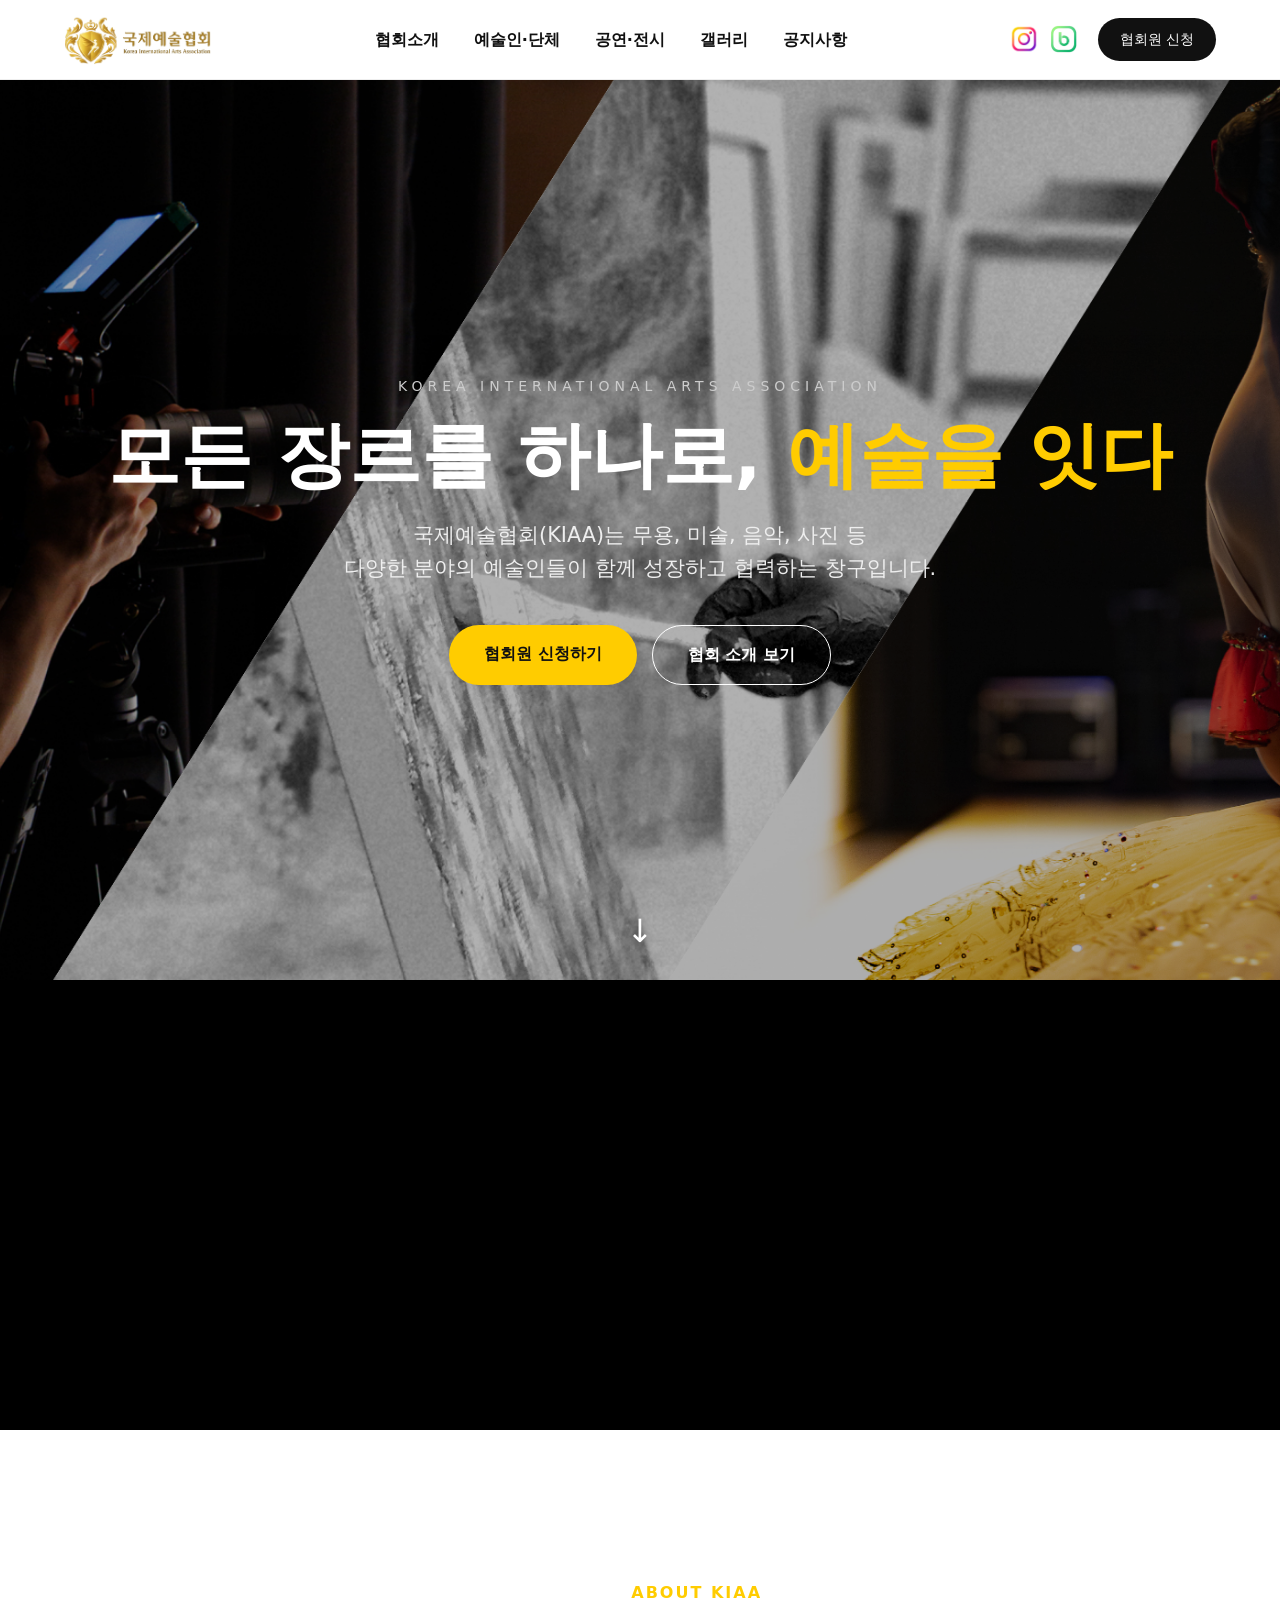
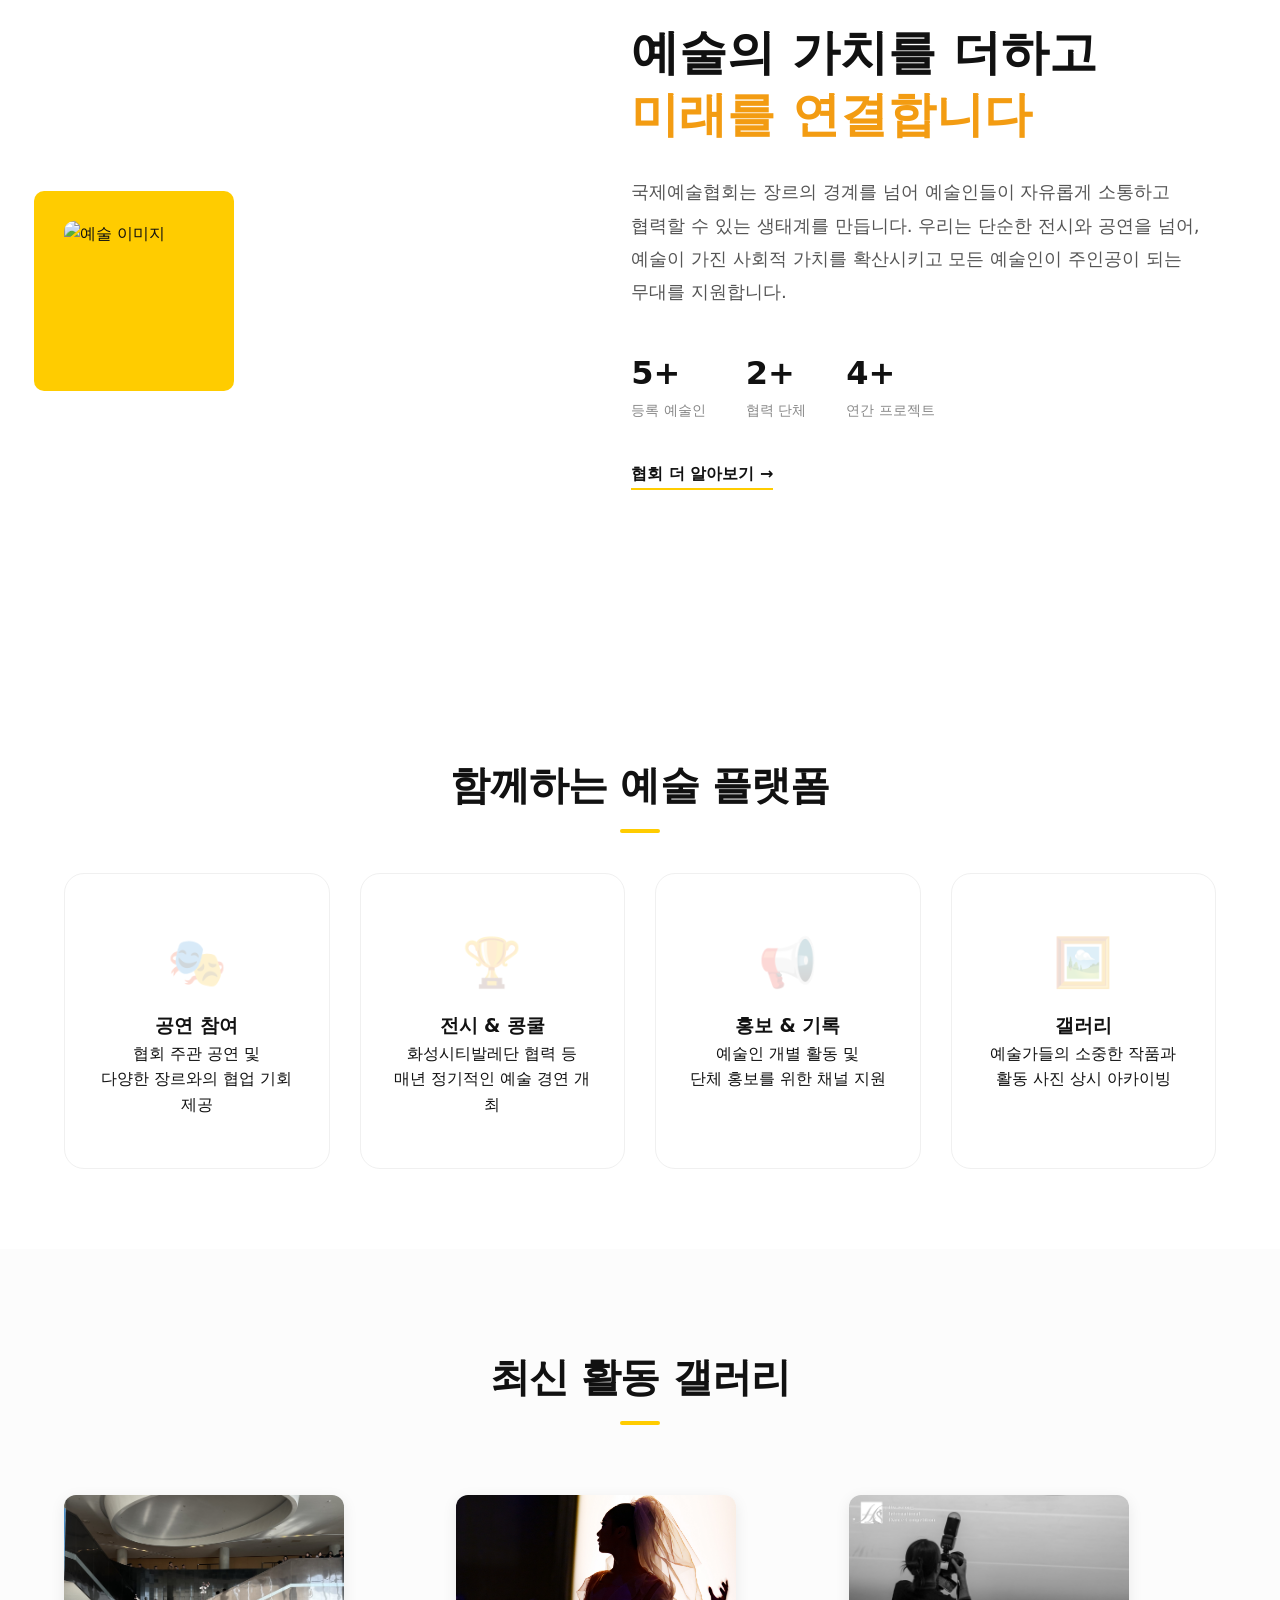
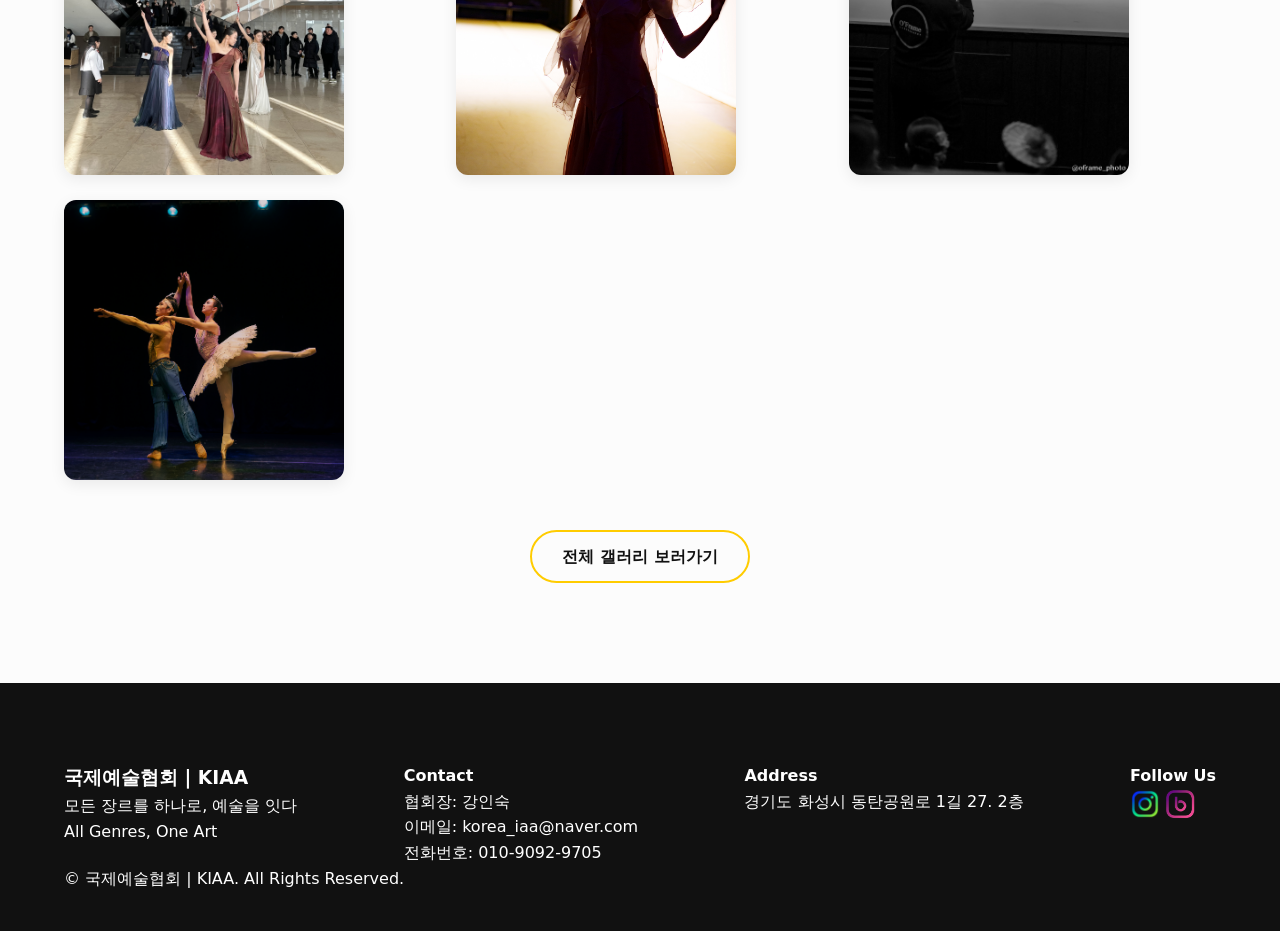
==== commit 54fcd633: "조직도갤러리수정" ====
--- a/index.html
+++ b/index.html
@@ -97,7 +97,7 @@
           <span>협력 단체</span>
         </div>
         <div class="stat-item">
-          <strong>3+</strong>
+          <strong>4+</strong>
           <span>연간 프로젝트</span>
         </div>
       </div>
@@ -138,7 +138,6 @@
   <div class="container">
     <div class="gallery-header">
       <h2 class="section-title">최신 활동 갤러리</h2>
-      <p>국제예술협회의 생생한 현장을 확인하세요.</p>
     </div>
     
     <div class="gallery-grid">
@@ -155,7 +154,7 @@
         <div class="item-overlay"><span>자세히 보기 +</span></div>
       </a>
       <a href="gallery.html" class="gallery-item">
-        <img src="img/갤러리4.jpg" alt="활동사진4">
+        <img src="img/발레러브1.jpg" alt="활동사진4">
         <div class="item-overlay"><span>자세히 보기 +</span></div>
       </a>
     </div>
--- a/style.css
+++ b/style.css
@@ -94,10 +94,6 @@
     z-index: 1000;
 }
 
-/* 마우스 올렸을 때 나타남 */
-.has-submenu:hover .submenu {
-    display: block;
-}
 
 /* 클릭했을 때 고정됨 */
 .submenu.active {
@@ -183,20 +179,12 @@
     opacity: 0.7;
 }
 
-/* 모바일 화면에서 SNS 아이콘 숨기기 (선택사항) */
-/* 모바일 메뉴가 너무 복잡해 보인다면 주석을 해제해 숨길 수 있습니다. */
-/* @media (max-width: 768px) {
-    .header-sns {
-        display: none;
-    }
-} 
-*/
 
 /* =========================================
    5. 메인 콘텐츠 (Scroll Interaction Hero)
    ========================================= */
 .hero-container {
-    height: 250vh; /* 스크롤 길이를 충분히 줌으로써 효과를 조절함 */
+    height: 150vh; /* 스크롤 길이를 충분히 줌으로써 효과를 조절함 */
     position: relative;
     background-color: #000; /* 블러 처리될 때 뒤에 보일 배경색 */
 }
@@ -382,9 +370,26 @@
 .learn-more:hover { color: #f39c12 !important; border-color: #f39c12; }
 
 @media (max-width: 1024px) {
-    .overflow-inner { flex-direction: column; gap: 50px; }
-    .about-text-box h2 { font-size: 2.2rem; }
-    .image-deco { display: none; }
+    /* 1. 세로로 쌓지 않고 가로 배열 유지 (또는 비율에 맞춘 축소) */
+    .overflow-inner { 
+        flex-direction: row; /* 가로 유지 */
+        display: flex;
+        align-items: center;
+        justify-content: center;
+        gap: 3vw; /* 고정 px 대신 화면 폭에 비례하는 단위 사용 */
+    }
+
+    /* 2. 글자 크기를 더 유연하게 조절 */
+    .about-text-box h2 { 
+        font-size: 4vw; /* 고정 rem 대신 화면 폭에 따라 변하는 vw 단위 권장 */
+        white-space: nowrap; /* 글자가 박스보다 커도 줄바꿈 방지 */
+    }
+
+    /* 3. 내부 요소(텍스트 박스, 이미지 등)가 차지하는 비율 고정 */
+    .about-text-box {
+        flex: 1; 
+        min-width: 0; /* flex 아이템이 쪼그라들 수 있게 허용 */
+    }
 }
 
 /* 1. 상단 헤더 섹션 (갤러리/공지사항 공통) */
@@ -427,18 +432,22 @@
     word-break: keep-all; /* 한글 줄바꿈 최적화 */
 }
 
-/* 4. 모바일 대응 (화면이 작아질 때) */
 @media (max-width: 768px) {
     .participation, .page-header {
-        padding: 80px 5% 50px;
-    }
+        /* 위아래 여백도 화면 크기에 따라 줄어들게 조정 */
+        padding: 10vw 5% 8vw; 
+    }
+
     .section-title {
-        font-size: 2rem;
-        margin-bottom: 45px;
-    }
+        /* 2.2rem 대신 vw 단위를 쓰면 화면이 작아질 때 글자도 같이 작아집니다 */
+        font-size: 8vw; 
+        margin-bottom: 5vw;
+        white-space: nowrap; /* 제목이 두 줄로 꺾여서 길어지는 걸 방지 */
+    }
+
     .section-subtitle {
-        font-size: 1rem;
-        margin-top: -25px;
+        font-size: 4vw;
+        margin-top: -3vw;
     }
 }
 
@@ -478,17 +487,20 @@
 @media (max-width: 1024px) {
     .menu-toggle {
         display: block;
+        cursor: pointer;
     }
 
     .navbar {
         display: none;
         position: absolute;
-        top: 80px;
+        /* 헤더 높이에 맞춰 조정 (80px 대신 vw 단위를 쓰면 더 유연합니다) */
+        top: 70px; 
         left: 0;
         width: 100%;
         background: white;
         border-bottom: 1px solid #eee;
-        padding-bottom: 20px;
+        padding-bottom: 10px;
+        z-index: 1000; /* 메뉴가 다른 요소에 가려지지 않게 추가 */
     }
 
     .navbar.open {
@@ -498,11 +510,16 @@
     .menu {
         flex-direction: column;
         gap: 0;
+        width: 100%;
     }
 
     .menu > li > a {
-        padding: 15px 5%;
+        /* 글자 크기를 화면 폭에 맞춰 살짝 줄여줌 (약 16~18px 사이 유지) */
+        font-size: clamp(14px, 4vw, 18px); 
+        padding: 12px 6%; /* 여백을 비율로 조정 */
         border-bottom: 1px solid #f5f5f5;
+        display: block;
+        width: 100%;
     }
 
     .submenu {
@@ -510,7 +527,7 @@
         transform: none;
         width: 100%;
         box-shadow: none;
-        background: #fffdf5; /* 모바일 서브메뉴 연한 노랑 */
+        background: #fffdf5; 
         border: none;
         display: none;
     }
@@ -518,6 +535,100 @@
     .submenu.active {
         display: block !important;
     }
+
+    .submenu li a {
+        padding: 10px 10%; /* 서브메뉴는 조금 더 들여쓰기 */
+        font-size: clamp(13px, 3.5vw, 16px);
+    }
+
+    /* 기본 PC 스타일에서 수정하거나, @media 안에 넣으셔도 됩니다 */
+
+.hero-label {
+    /* 화면 폭의 1.2% 크기 (너무 작아지지 않게 최소값 설정 가능) */
+    font-size: clamp(12px, 1.2vw, 18px); 
+    letter-spacing: 0.2em;
+    margin-bottom: 1vw;
+}
+
+.main-title {
+    /* 핵심! 화면 폭에 따라 글자 크기가 변합니다 */
+    font-size: 5vw; 
+    line-height: 1.2;
+    margin-bottom: 2vw;
+    white-space: nowrap; /* 글자가 아래로 떨어져서 길어지는 걸 방지 */
+}
+
+.sub-title {
+    /* 모바일에서 너무 작아지면 안되므로 clamp 사용 권장 */
+    font-size: clamp(14px, 1.8vw, 20px); 
+    line-height: 1.6;
+    word-break: keep-all; /* 단어 단위로 줄바꿈되어 깔끔하게 유지 */
+}
+
+.hero-btns {
+    margin-top: 3vw;
+    display: flex;
+    gap: 1.5vw;
+    justify-content: center; /* 버튼들도 가로 정렬 유지 */
+}
+
+.cta-btn {
+    /* 버튼 크기도 화면에 비례하게 */
+    padding: 1vw 2.5vw;
+    font-size: clamp(13px, 1.2vw, 18px);
+}
+
+/* 1. 기본 갤러리 그리드 설정 */
+.gallery-grid {
+    display: grid;
+    /* PC에서는 4개씩 나란히 */
+    grid-template-columns: repeat(4, 1fr); 
+    gap: 20px;
+    width: 100%;
+    max-width: 1200px;
+    margin: 0 auto; /* 그리드 박스 자체를 가운데로 */
+    justify-content: center; /* 그리드 아이템들을 가로 중앙으로 */
+}
+
+/* 2. 각 아이템(이미지 박스) 설정 */
+.gallery-item {
+    display: block;
+    width: 100%;
+    position: relative;
+    overflow: hidden;
+    border-radius: 15px; /* 사진 모서리 둥글게 */
+}
+
+.gallery-item img {
+    width: 100%;    /* 부모 박스 너비에 꽉 맞게 */
+    height: auto;   /* 비율 유지 */
+    aspect-ratio: 1 / 1; /* 정사각형 비율 강제 (정렬이 훨씬 깔끔해짐) */
+    object-fit: cover;   /* 이미지가 찌그러지지 않고 꽉 차게 */
+    display: block;
+}
+
+/* 3. 반응형 (태블릿/노트북) */
+@media (max-width: 1024px) {
+    .gallery-grid {
+        /* 아래로 떨어뜨리지 않고 2개씩 유지하여 길어짐 방지 */
+        grid-template-columns: repeat(2, 1fr); 
+        gap: 3vw;
+        padding: 0 5%; /* 양옆 여백 주어 화면 끝에 안 붙게 */
+    }
+}
+
+/* 4. 반응형 (작은 모바일) */
+@media (max-width: 600px) {
+    .gallery-grid {
+        /* 원하셨던 '축소' 느낌을 위해 최소 2개 유지 */
+        grid-template-columns: repeat(2, 1fr);
+        gap: 2vw;
+    }
+    
+    .section-title {
+        font-size: 7vw; /* 제목도 화면에 맞춰 축소 */
+    }
+}
 }
 
 /* =========================================
@@ -616,7 +727,7 @@
 }
 
 .item-overlay span {
-    color: #111;
+    color: rgba(255, 204, 0, 0.85);
     font-weight: 700;
     font-size: 1.1rem;
 }
@@ -649,16 +760,28 @@
     color: #fff !important;
 }
 
-/* 반응형 (모바일) */
+/* 반응형 (모바일 & 테블릿 통합 축소 버전) */
 @media (max-width: 1024px) {
     .gallery-grid {
-        grid-template-columns: repeat(2, 1fr); /* 테블릿에선 2개씩 */
+        /* 1. 아래로 떨어지지 않게 가로 3~4개 배열을 유지합니다 */
+        grid-template-columns: repeat(3, 1fr); 
+        gap: 2vw; /* 간격도 화면 크기에 따라 좁혀줍니다 */
     }
 }
 
 @media (max-width: 600px) {
     .gallery-grid {
-        grid-template-columns: 1fr; /* 모바일에선 1개씩 */
+        /* 2. 모바일에서도 최소 2개는 옆으로 나란히 있게 합니다 */
+        grid-template-columns: repeat(2, 1fr); 
+        gap: 1.5vw;
+    }
+    
+    /* 3. 이미지 안의 글자가 있다면 같이 줄어들게 합니다 */
+    .gallery-item img {
+        width: 100%;
+        height: auto;
+        aspect-ratio: 1 / 1; /* 정사각형 비율 유지 (선택사항) */
+        object-fit: cover;
     }
 }
 
@@ -900,23 +1023,56 @@
 /* 반응형 처리 */
 @media (max-width: 1024px) {
     .greeting-flex {
+        /* 1. 세로로 쌓되, 너무 멀어지지 않게 간격(gap) 축소 */
         flex-direction: column;
         align-items: center;
-        gap: 60px;
-    }
+        gap: 8vw; /* 60px 대신 화면 비율에 맞춘 간격 */
+    }
+
     .greeting-image {
-        max-width: 500px;
-    }
+        /* 2. 사진 크기 대폭 축소 (500px -> 화면 너비의 60% 정도로 제한) */
+        width: 60%; 
+        max-width: 350px; /* 아무리 커도 350px은 안 넘게 */
+        margin: 0 auto;
+    }
+
     .greeting-image img {
-        box-shadow: 15px 15px 0px #ffcc00; /* 모바일은 그림자 축소 */
-    }
+        width: 100%;
+        height: auto;
+        /* 3. 그림자도 사진 크기에 맞춰 더 얇게 축소 */
+        box-shadow: 8px 8px 0px #ffcc00; 
+    }
+
     .greeting-text h2 {
-        font-size: 2.2rem;
+        /* 4. 글자 크기를 vw로 하여 화면이 작아질수록 같이 작아지게 */
+        font-size: 6vw; 
         text-align: center;
-    }
-}
-
-/* --- Vision Page (비전 및 가치) 전용 스타일 --- */
+        line-height: 1.3;
+        word-break: keep-all; /* 한글 줄바꿈 예쁘게 */
+    }
+    
+    .greeting-text p {
+        /* 설명글도 너무 크지 않게 조정 */
+        font-size: 3.8vw;
+        line-height: 1.6;
+        margin-top: 3vw;
+    }
+}
+
+@media (max-width: 600px) {
+    /* 모바일에서는 사진을 조금 더 작게 해서 글자가 바로 보이게 */
+    .greeting-image {
+        width: 40%; 
+        max-width: 250px;
+    }
+    
+    .greeting-text h2 {
+        font-size: 7vw;
+    }
+}
+
+
+/* =========비전 페이지========== */
 
 .vision-section {
     padding: 120px 5%;
@@ -1016,18 +1172,68 @@
     color: #ffcc00;
 }
 
-/* 반응형 모바일 */
+/* 반응형 모바일 (축소 및 효율적 배치) */
 @media (max-width: 1024px) {
-    .value-grid { flex-direction: column; align-items: center; }
-    .value-card { width: 100%; max-width: 500px; }
-    .vision-header h2 { font-size: 2.2rem; }
-    .vision-footer h4 { font-size: 1.6rem; }
-}
-
-
-
-/* --- Organization Page (독립형 버전) --- */
-/* 히어로 섹션: about-hero의 간섭을 피하기 위해 완전히 새로 정의 */
+    .value-grid {
+        /* 1. 세로 1줄 대신 2줄(grid) 혹은 가로 유지(flex) 선택 */
+        display: grid;
+        grid-template-columns: repeat(3, 1fr); /* 3개씩 나란히 배치 */
+        gap: 2vw;
+        justify-content: center;
+    }
+
+    .value-card {
+        /* 2. 카드가 화면을 꽉 채우지 않게 설정 */
+        width: 100%; 
+        max-width: none; /* 500px 제한 해제하여 그리드에 맞춤 */
+        padding: 5vw 4vw; /* 내부 여백도 화면에 따라 축소 */
+    }
+
+    /* 3. 텍스트 크기를 비율(vw)로 변경하여 '축소' 느낌 강조 */
+    .vision-header h2 { 
+        font-size: 5vw; 
+        margin-bottom: 2vw;
+    }
+
+    .vision-footer h4 { 
+        font-size: 4vw; 
+        word-break: keep-all; 
+    }
+
+    .value-card p {
+        /* 화면 폭에 비례해 줄어들되, 너무 작아지지 않게 13px~15px 사이 유지 */
+        font-size: clamp(8px, 3vw, 10px); 
+        line-height: 1.5;
+        margin-top: 1.5vw;
+        color: #666; /* 보통 설명글은 살짝 흐리게 처리하면 더 세련돼 보여요 */
+        word-break: keep-all; /* 한글이 단어 단위로 예쁘게 줄바꿈됨 */
+    }
+    
+    /* [추가된 부분] 만약 h3 같은 중간 제목이 있다면 이것도 같이 줄여주세요 */
+    .value-card h3 {
+        font-size: clamp(16px, 4vw, 20px);
+        margin-bottom: 1vw;
+    }
+}
+
+@media (max-width: 600px) {
+    /* 아주 작은 모바일에서도 2열이 너무 좁다면 간격을 더 줄임 */
+    .value-grid {
+        gap: 2vw;
+    }
+    
+    .value-card h3 {
+        font-size: 4vw; /* 카드 제목 크기 조정 */
+    }
+    
+    .value-card p {
+        font-size: 3vw; /* 카드 설명 크기 조정 */
+    }
+}
+
+
+
+/* ====== 조직도 ==========*/
 .org-hero-full {
     width: 100%;
     height: 400px;
@@ -1121,13 +1327,73 @@
 }
 
 @media (max-width: 768px) {
-    .org-row { flex-direction: column; align-items: center; }
-    .org-footer-groups { grid-template-columns: 1fr; }
-    .org-hero-full { height: 300px; }
-    .org-hero-full h1 { font-size: 2.5rem; }
-}
-
-
+    /* 1. 조직도 가로 정렬 유지 (너무 좁으면 2열로) */
+    .org-row { 
+        flex-direction: row; /* 세로로 쌓지 않고 가로 유지 */
+        flex-wrap: wrap;    /* 자리가 부족하면 자연스럽게 넘어가게 */
+        justify-content: center;
+        gap: 4vw; 
+    }
+
+    /* 2. 하단 그룹 목록을 1열(1fr)이 아닌 2열로 배치하여 길이 단축 */
+    .org-footer-groups { 
+        display: grid;
+        grid-template-columns: repeat(2, 1fr); 
+        gap: 3vw;
+    }
+
+    /* 3. 히어로 배너 높이를 고정(300px)하지 않고 비율로 축소 */
+    .org-hero-full { 
+        height: 40vw; 
+        min-height: 200px; 
+    }
+
+    /* 4. 제목 글자 크기를 화면 폭에 맞게 자동 축소 */
+    .org-hero-full h1 { 
+        font-size: 7vw; 
+        white-space: nowrap; 
+    }
+
+    /* [추가] 내부 p 글자나 리스트 글자도 줄이고 싶다면 아래 코드 활용 */
+    .org-footer-groups p, .org-footer-groups li {
+        font-size: clamp(13px, 3.2vw, 15px);
+        line-height: 1.4;
+    }
+}
+
+@media (max-width: 768px) {
+    /* 1. 배너 전체 높이 축소 (비율 유지) */
+    .org-hero-full {
+        height: 35vw; /* 화면 폭의 35% 정도로 높이 설정 */
+        min-height: 180px; /* 너무 작아지지 않게 최소 높이 방어선 */
+        padding: 40px 0; /* 내부 여백 조절 */
+    }
+
+    /* 2. 작은 라벨 (ORGANIZATION) */
+    .org-hero-full .sub-label {
+        font-size: clamp(10px, 2.5vw, 14px);
+        letter-spacing: 0.1em;
+        margin-bottom: 5px;
+        display: inline-block;
+    }
+
+    /* 3. 메인 제목 (조직도) */
+    .org-hero-full h1 {
+        font-size: clamp(24px, 8vw, 36px); /* 화면 폭에 맞춰 자동 축소 */
+        margin: 5px 0 10px;
+        white-space: nowrap; /* 제목 줄바꿈 방지 */
+    }
+
+    /* 4. 설명글 (함께 성장하는...) */
+    .org-hero-full .hero-desc {
+        font-size: clamp(11px, 3vw, 14px); /* 글자 크기 축소 */
+        max-width: 95%; /* 양 옆 여백 확보 */
+        margin: 0 auto;
+        line-height: 1.4;
+        word-break: keep-all; /* 한글이 단어 단위로 예쁘게 잘림 */
+        opacity: 0.9; /* 살짝 투명하게 해서 시각적 부담 축소 */
+    }
+}
 
 /* --- Member List & Modal 통합 스타일 --- */
 .member-list-section { padding: 100px 5%; background: #fcfcfc; }
@@ -1318,8 +1584,24 @@
 
 /* 제목 및 헤더 영역 */
 .info-header { margin-bottom: 15px !important; }
-.title-wrap { display: flex; align-items: center; gap: 15px; margin-bottom: 10px; }
-.title-wrap h2 { font-size: 2.2rem; font-weight: 800; color: #111; margin: 0; }
+
+.title-wrap { 
+    display: flex; 
+    align-items: center; 
+    flex-wrap: wrap; 
+    gap: 12px; 
+    /* p 태그와 겹치지 않도록 충분한 여백 확보 */
+    margin-bottom: 25px !important; 
+}
+
+.title-wrap h2 { 
+    font-size: clamp(1.5rem, 5vw, 2.2rem); 
+    font-weight: 800; 
+    color: #111; 
+    margin: 0; 
+    /* 줄 간격을 살짝 키워 텍스트 위아래 겹침 방지 */
+    line-height: 1.4 !important; 
+}
 
 .modal-cate {
     background: #ffcc00; color: #111;
@@ -1328,8 +1610,13 @@
 }
 
 .intro-text {
-    font-size: 1rem; line-height: 1.6; color: #666;
-    margin: 0 0 15px 0 !important;
+    font-size: clamp(0.9rem, 3.5vw, 1rem) !important; 
+    line-height: 1.7 !important; /* 줄 사이 간격을 넓게 */
+    color: #666;
+    /* !important를 사용하여 다른 마진 설정과 충돌 방지 */
+    margin-top: 15px !important; 
+    margin-bottom: 20px !important;
+    word-break: keep-all; 
 }
 
 .modal-divider { width: 100%; height: 1px; background: #eee; margin-bottom: 20px; }
@@ -1375,29 +1662,98 @@
 }
 .sns-btn:hover { background: #111; color: #ffcc00; }
 
-/* 4. 반응형 최적화 */
 @media (max-width: 992px) {
     .modal-body { 
+        /* 1. 세로로 쌓되, 간격을 최소화 */
         flex-direction: column !important; 
+        gap: 15px;
     }
     
     .modal-img-wrapper { 
         flex: none !important; 
         width: 100% !important; 
         height: auto !important; 
-        padding: 20px !important; /* 모바일 여백 살짝 조정 */
+        padding: 10px !important; /* 여백을 줄여서 사진이 더 잘 보이게 */
     }
 
     .modal-img { 
-        height: 450px !important; /* 메인 이미지 높이 */
-    }
-
-    /* ⭐ 반응형에서 하단 작은 사진들 크기 조절 */
+        /* 2. 고정 높이(450px) 대신 화면 비율 사용 */
+        width: 100%;
+        height: auto !important; 
+        max-height: 40vh; /* 화면 높이의 40%를 넘지 않게 제한 (길어짐 방지) */
+        object-fit: contain; /* 사진이 잘리지 않고 전체가 다 보이게 */
+        border-radius: 10px;
+    }
+
+    /* ⭐ 하단 작은 사진들 (Thumbnail) */
     .sub-images {
-        height: 150px !important; /* 기존보다 훨씬 키우고 싶다면 150px 정도로 설정 */
-        margin-top: 15px !important;
-        gap: 12px !important;
-    }
+        /* 3. 높이를 고정하지 않고 화면 비율로 조절 */
+        height: 18vw !important; /* 화면 폭에 맞춰 썸네일 크기 자동 조절 */
+        min-height: 80px;
+        max-height: 120px;
+        margin-top: 10px !important;
+        gap: 8px !important;
+        justify-content: center; /* 작은 사진들도 가운데 정렬 */
+    }
+    
+    .sub-images img {
+        width: auto;
+        height: 100%;
+        aspect-ratio: 1 / 1; /* 썸네일은 정사각형 유지 */
+        object-fit: cover;
+    }
+}
+
+@media (max-width: 768px) {
+    .title-wrap {
+        gap: 8px;
+        margin-bottom: 18px !important;
+    }
+    
+    .intro-text {
+        /* 모바일에서는 상단 마진을 조금 더 주어 노란선/제목과 확실히 분리 */
+        margin-top: 20px !important; 
+        font-size: 0.95rem;
+        line-height: 1.6;
+    }
+
+    /* 노란선(::after)이 있다면 위치 강제 조정 */
+    .title-wrap h2::after {
+        content: ""; /* 만약 가상요소라면 */
+        display: block;
+        margin-top: 12px !important;
+    }
+}
+
+.section-title {
+    position: relative;
+    display: inline-block; /* 핵심: 글자 크기만큼만 영역을 잡게 함 */
+    font-size: clamp(1.8rem, 8vw, 2.5rem);
+    line-height: 1.4; /* 줄 간격을 여유 있게 */
+    padding-bottom: 20px; /* 글자 아래에 선이 들어갈 공간을 미리 확보 */
+    margin-bottom: 20px;
+    word-break: keep-all;
+    text-align: center;
+    width: 100%; /* 중앙 정렬을 위해 너비 확보 */
+}
+
+.section-title::after {
+    content: "";
+    position: absolute;
+    /* ⭐ 중요: bottom 값을 0으로 주어 글자가 몇 줄이든 무조건 맨 아래에 붙게 함 */
+    bottom: 0; 
+    left: 50%;
+    transform: translateX(-50%);
+    width: 40px;
+    height: 4px;
+    background: #ffcc00;
+    border-radius: 2px;
+}
+
+/* 아래 설명글(p)이 선이랑 겹칠까봐 주는 안전 장치 */
+.section-subtitle {
+    margin-top: 10px !important; 
+    display: block;
 }
 
 /* ==========================================================================
@@ -1550,16 +1906,23 @@
 
 /* 반응형 모바일 */
 @media (max-width: 768px) {
-    .gallery-group-header h3 { font-size: 1.5rem; }
-    .gallery-grid { grid-template-columns: repeat(auto-fill, minmax(200px, 1fr)); }
-    .gallery-item { height: 200px; }
+    .gallery-group-header h3 { 
+        font-size: 1.2rem; /* 제목도 조금 더 축소 */
+    }
+
+    .gallery-grid { 
+        /* 핵심: 200px 제한을 없애고 무조건 4개(혹은 원하는 개수)가 한 줄에 나오게 고정 */
+        grid-template-columns: repeat(4, 1fr) !important; 
+        gap: 8px; /* 사진 사이 간격도 좁게 줄여서 한 화면에 쏙 넣기 */
+    }
+
+    .gallery-item { 
+        /* 높이를 고정(200px)하면 세로로 길어지므로, 가로세로 비율을 맞춤 */
+        height: auto !important; 
+        aspect-ratio: 1 / 1; /* 정사각형으로 아담하게 */
+    }
+
     .lightbox-content { max-width: 95%; }
-}
-
-/* 애니메이션 */
-@keyframes zoomIn {
-    from {transform:scale(0.7); opacity:0}
-    to {transform:scale(1); opacity:1}
 }
 
 
@@ -1726,21 +2089,42 @@
 
 .nt-close:hover { color: #333; }
 
-/* --- 5. 반응형 모바일 대응 --- */
 @media (max-width: 768px) {
+    /* 1. 다시 세로로 쌓고 여백을 넉넉히 (이전 스타일) */
     .list-controls {
         flex-direction: column;
-        align-items: flex-start;
-        gap: 15px;
-    }
-    .search-box { max-width: 100%; }
-    
-    .notice-table .col-num { display: none; } /* 번호 숨김 */
+        align-items: flex-start; /* 다시 왼쪽 정렬로 */
+        gap: 20px; /* 간격을 다시 넓힘 */
+        margin-bottom: 40px !important;
+    }
+
+    /* 2. 검색창 너비 복구 */
+    .search-box { 
+        width: 100%; 
+        max-width: 100%; 
+    }
+    .search-box input {
+        width: 100%;
+        padding: 14px 25px !important; /* 다시 원래의 도톰한 패딩으로 */
+        font-size: 0.95rem !important;
+    }
+
+    /* 3. 테이블 및 모달 수치도 이전처럼 시원하게 */
+    .notice-table .col-num { display: none; } 
     .notice-table .col-title { padding-left: 15px; }
-    .notice-table .col-date { width: 100px; font-size: 0.85rem; }
-    
-    .nt-modal-content { padding: 40px 25px; }
-    .nt-modal-title { font-size: 1.4rem; }
+    .notice-table .col-date { 
+        width: 100px; 
+        font-size: 0.85rem; 
+    }
+
+    /* 모달 내부 여백 다시 확보 */
+    .nt-modal-content { 
+        padding: 40px 25px !important; 
+    }
+    .nt-modal-title { 
+        font-size: 1.4rem !important; 
+        line-height: 1.5;
+    }
 }
 
 /* [1] 모달 배경 - 중앙 정렬의 핵심 */
@@ -2220,15 +2604,41 @@
     letter-spacing: -0.02em !important;
 }
 
-/* 반응형 모바일 */
 @media (max-width: 768px) {
-    .ev-modal-body { flex-direction: column !important; }
-    .ev-modal-visual { width: 100% !important; padding: 20px !important; border-right: none !important; }
-    #modalMainImg.main-img { height: 350px !important; }
-    .ev-modal-info { padding: 30px !important; }
-    #modalTitle { font-size: 1.8rem !important; }
-}
-
+    /* 1. 한 줄에 2개씩 나오게 설정 (3개 원하시면 3으로 변경) */
+    .gallery-grid, .event-grid {
+        grid-template-columns: repeat(2, 1fr) !important; 
+        gap: 12px !important; /* 사진 사이 간격 축소 */
+    }
+
+    /* 2. 카드 내부 이미지 높이 조절 */
+    .gallery-item, .event-card .card-img {
+        height: 160px !important; /* 높이를 확 줄여서 한 화면에 많이 보이게 */
+        border-radius: 12px;
+    }
+
+    /* 3. 공연 제목(h3) 크기 대폭 축소 */
+    .gallery-item h3, .event-card h3 {
+        font-size: 0.95rem !important; /* 글자 크기 축소 */
+        margin-top: 8px !important;
+        margin-bottom: 4px !important;
+        line-height: 1.3 !important;
+        /* 제목이 너무 길면 말줄임표(...) 처리 (선택사항) */
+        display: -webkit-box;
+        -webkit-line-clamp: 1; /* 한 줄만 표시 */
+        -webkit-box-orient: vertical;
+        overflow: hidden;
+    }
+
+    /* 4. 부가 설명글(p) 숨기거나 아주 작게 */
+    .gallery-item p, .event-card p {
+        font-size: 0.8rem !important;
+        color: #888;
+        margin: 0 !important;
+        /* 모바일에서 설명이 너무 길면 아예 숨기고 싶을 때 아래 주석 해제 */
+        /* display: none; */
+    }
+}
 
 /* 깔끔한 화이트 버전 (배경이미지 없음) */
 .page-header {
@@ -2335,8 +2745,12 @@
 /* 모바일 대응 */
 @media (max-width: 768px) {
     .luxury-apply-btn {
-        width: 100%;
-        padding: 20px 30px;
-        font-size: 1.1rem;
+        width: 100%; /* 가로 꽉 채우기는 유지 (터치하기 편함) */
+        /* 위아래 여백(20px->14px)을 줄여서 높이를 슬림하게 조절 */
+        padding: 14px 20px !important; 
+        font-size: 1rem !important; /* 글자 크기도 살짝 줄임 */
+        border-radius: 12px; /* 둥근 정도를 카드와 맞춰서 일체감 부여 */
+        letter-spacing: -0.5px; /* 글자 간격을 좁혀 콤팩트하게 */
+        margin-top: 15px; /* 위 요소와 너무 붙지 않게 */
     }
 }
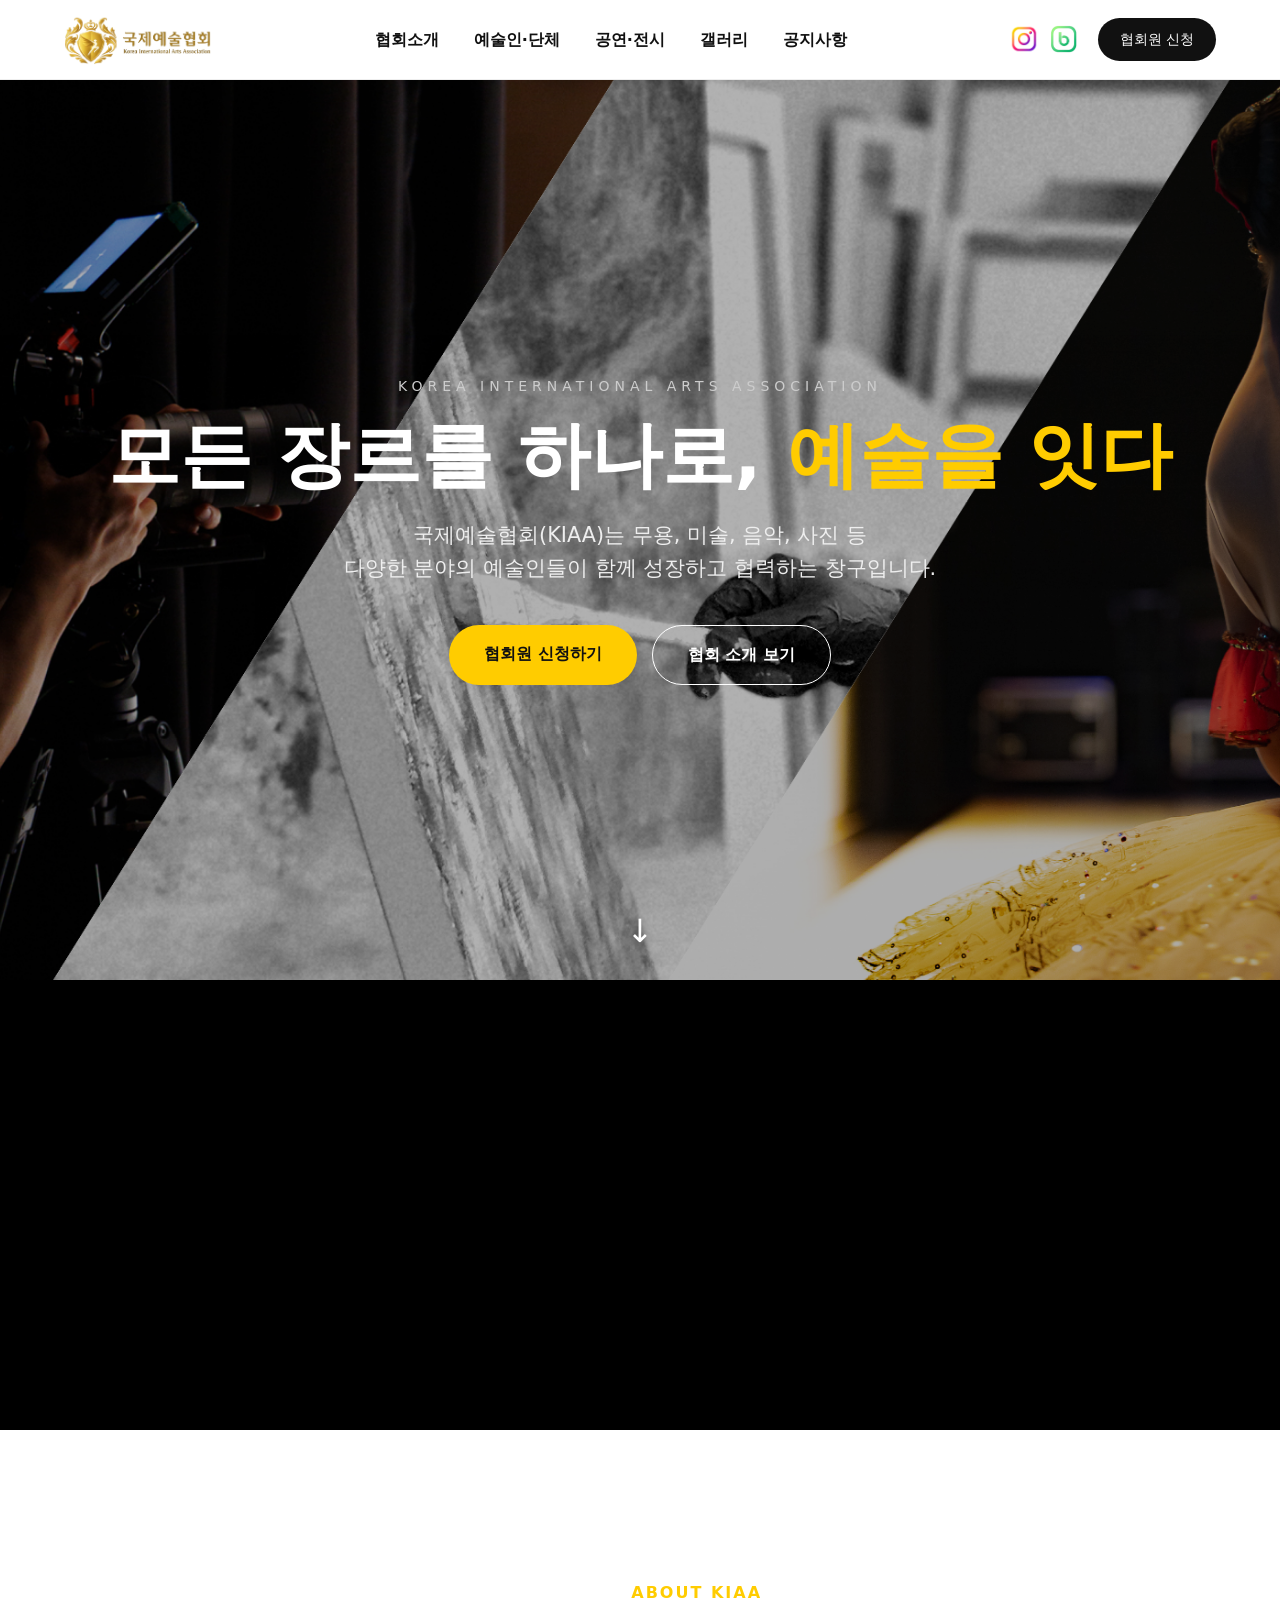
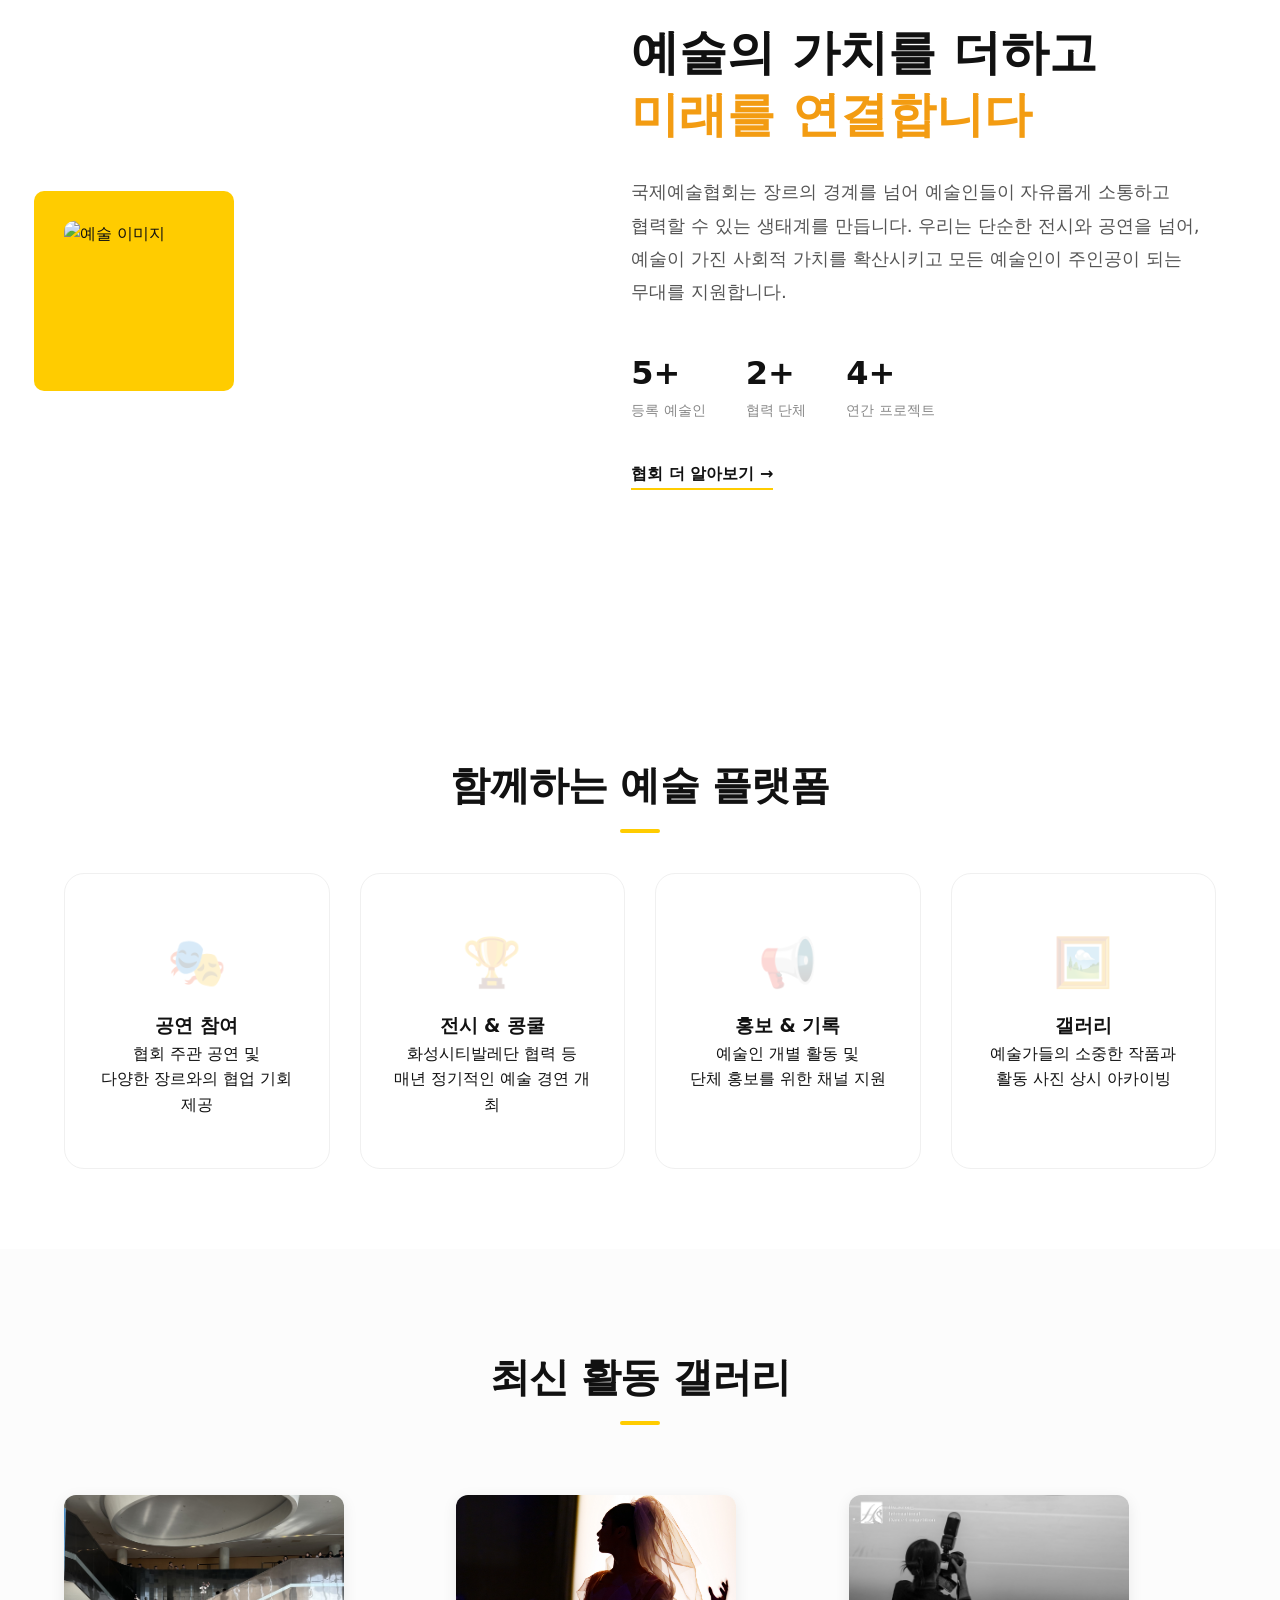
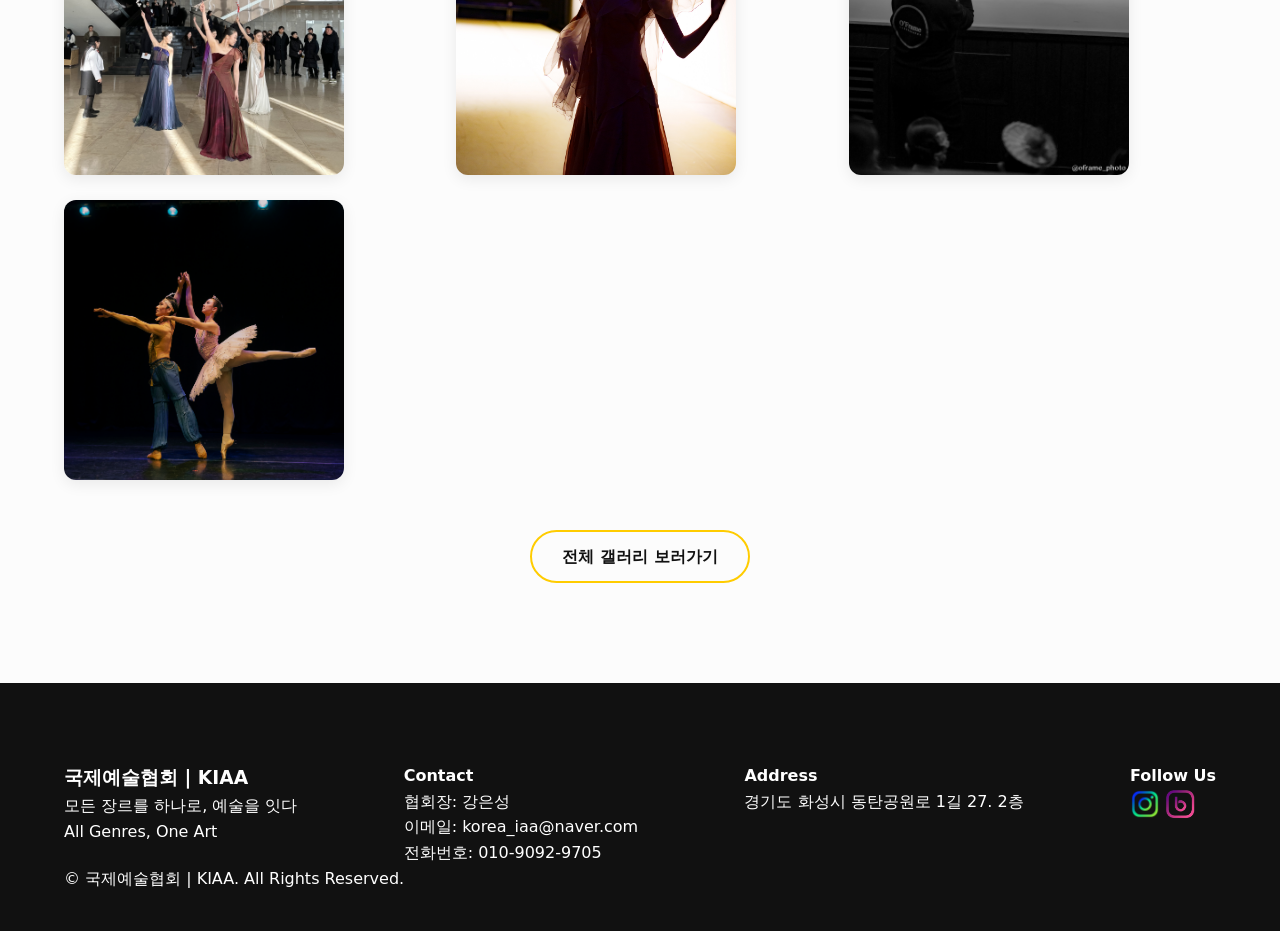
==== commit fa9af604: "협회장이름수정" ====
--- a/index.html
+++ b/index.html
@@ -3,9 +3,23 @@
 <head>
   <meta charset="UTF-8">
   <meta name="viewport" content="width=device-width, initial-scale=1.0">
-  <title>국제예술협회 | 협회소개</title>
+
+  <title>국제예술협회 | 예술인을 위한 공연전시 플랫폼</title>
+  <meta name="description" content="국제예술협회 공식 홈페이지. 무용·발레 콩쿠르 정보부터 예술인들의 공연 및 전시 홍보, 자유로운 소통이 가능한 종합 예술인 커뮤니티를 만나보세요.">
+  
+  <meta name="keywords" content="국제예술협회, 무용콩쿨, 예술인커뮤니티, 공연홍보, 전시홍보, 발레콩쿠르, 예술인모임, 예술대회">
+  
+  <meta name="robots" content="index, follow">
+  <link rel="canonical" href="https://www.koreaiaa.co.kr">
+
+  <meta property="og:type" content="website">
+  <meta property="og:url" content="https://www.koreaiaa.co.kr">
+  <meta property="og:image" content="img/공유이미지.png">
+
+  <link rel="icon" href="img/favicon.png" type="image/png">
+
   <link rel="stylesheet" href="style.css">
-  <link rel="stylesheet" as="style" crossorigin href="https://cdn.jsdelivr.net/gh/orioncactus/pretendard@v1.3.9/dist/web/static/pretendard.css" />
+  <link rel="stylesheet" href="https://cdn.jsdelivr.net/gh/orioncactus/pretendard@v1.3.9/dist/web/static/pretendard.css" />
 </head>
 <body>
 
@@ -174,7 +188,7 @@
     </div>
     <div class="footer-section">
       <h4>Contact</h4>
-      <p>협회장: 강인숙</p>
+      <p>협회장: 강은성</p>
       <p>이메일: korea_iaa@naver.com</p>
       <p>전화번호: 010-9092-9705</p>
     </div>
